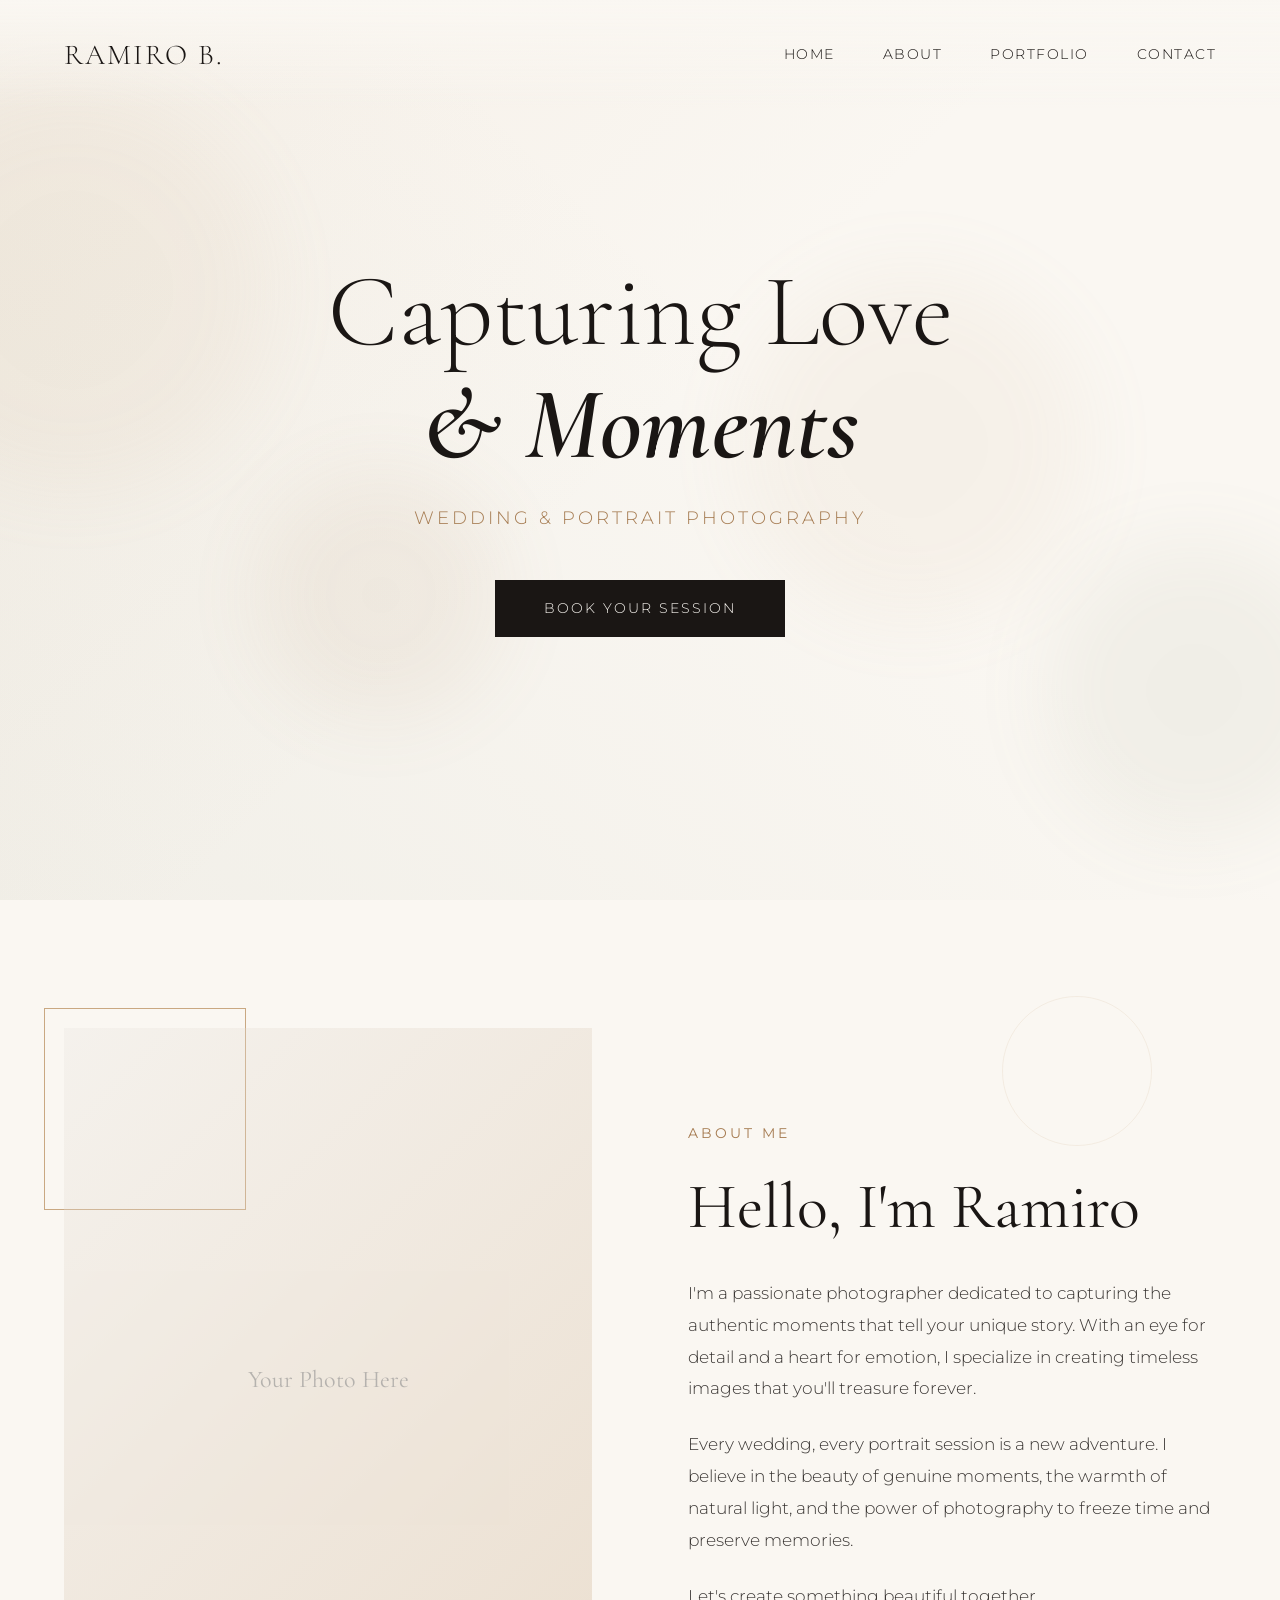
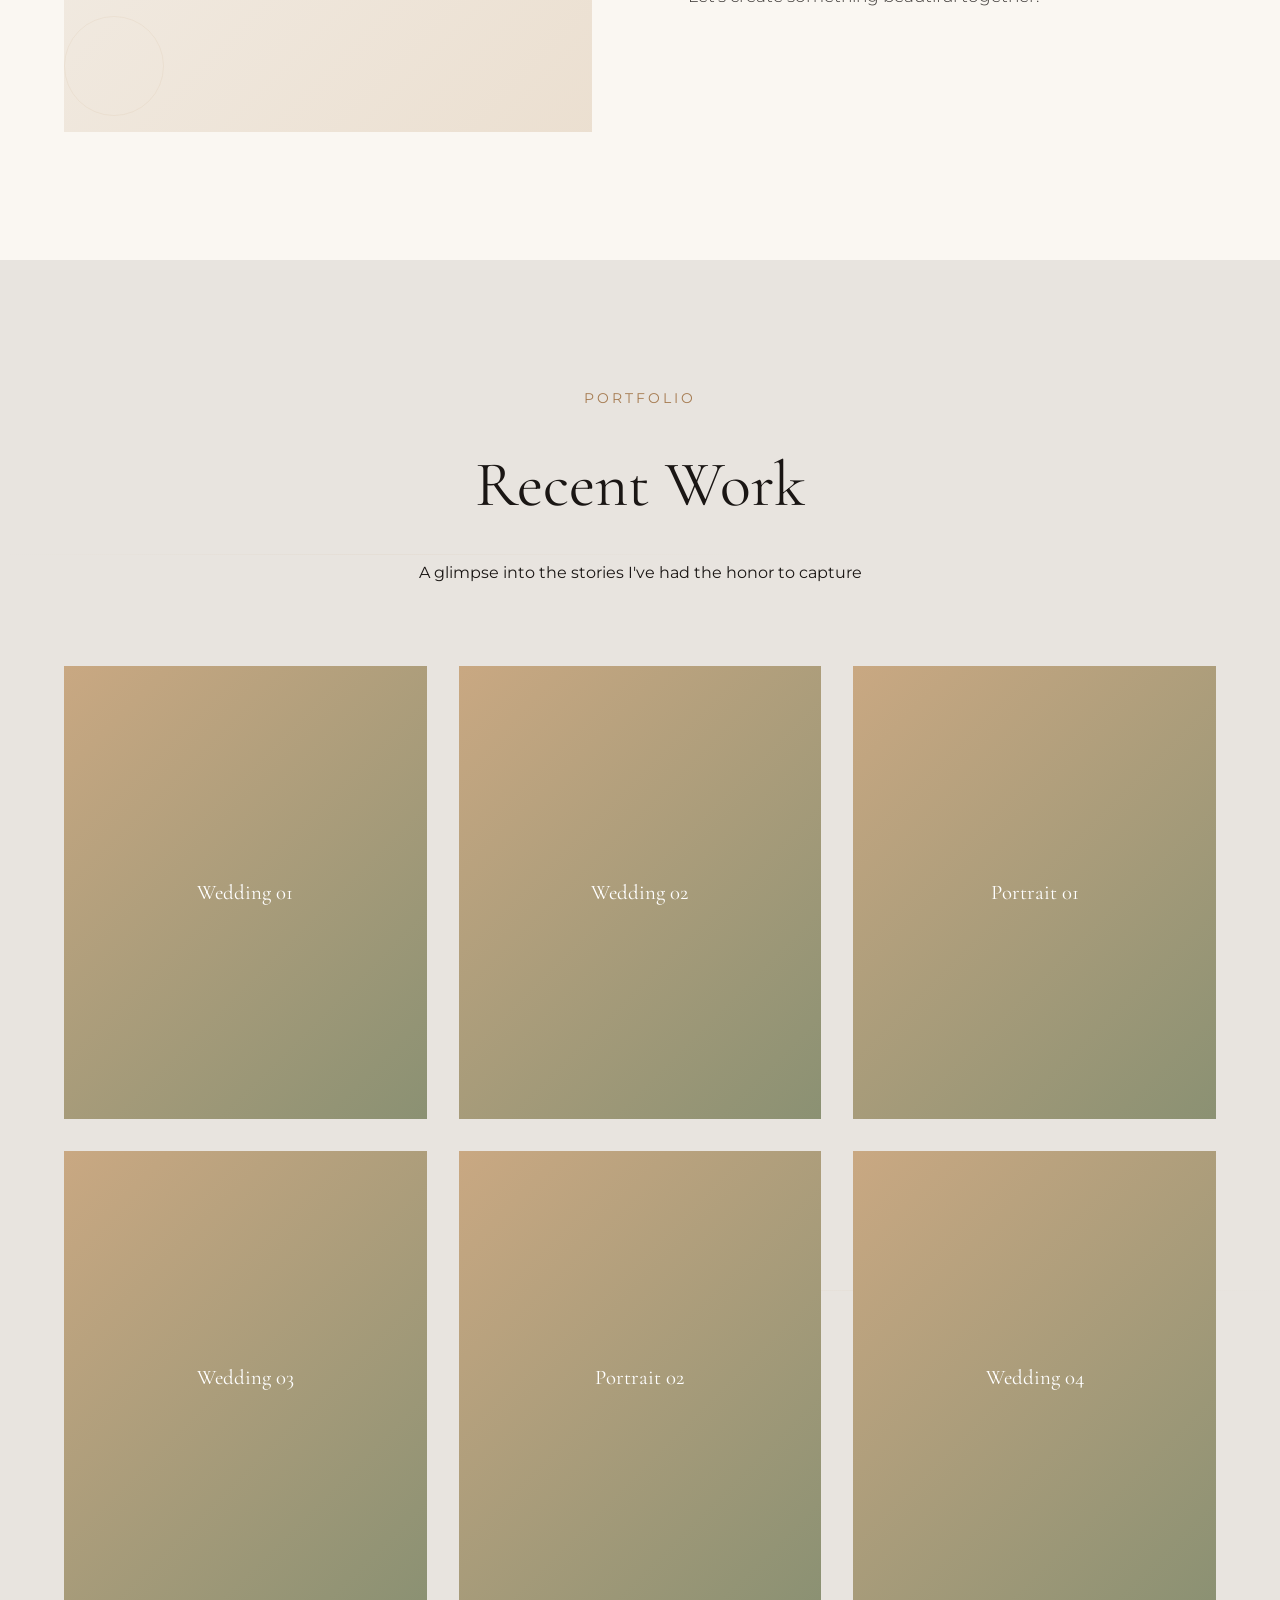
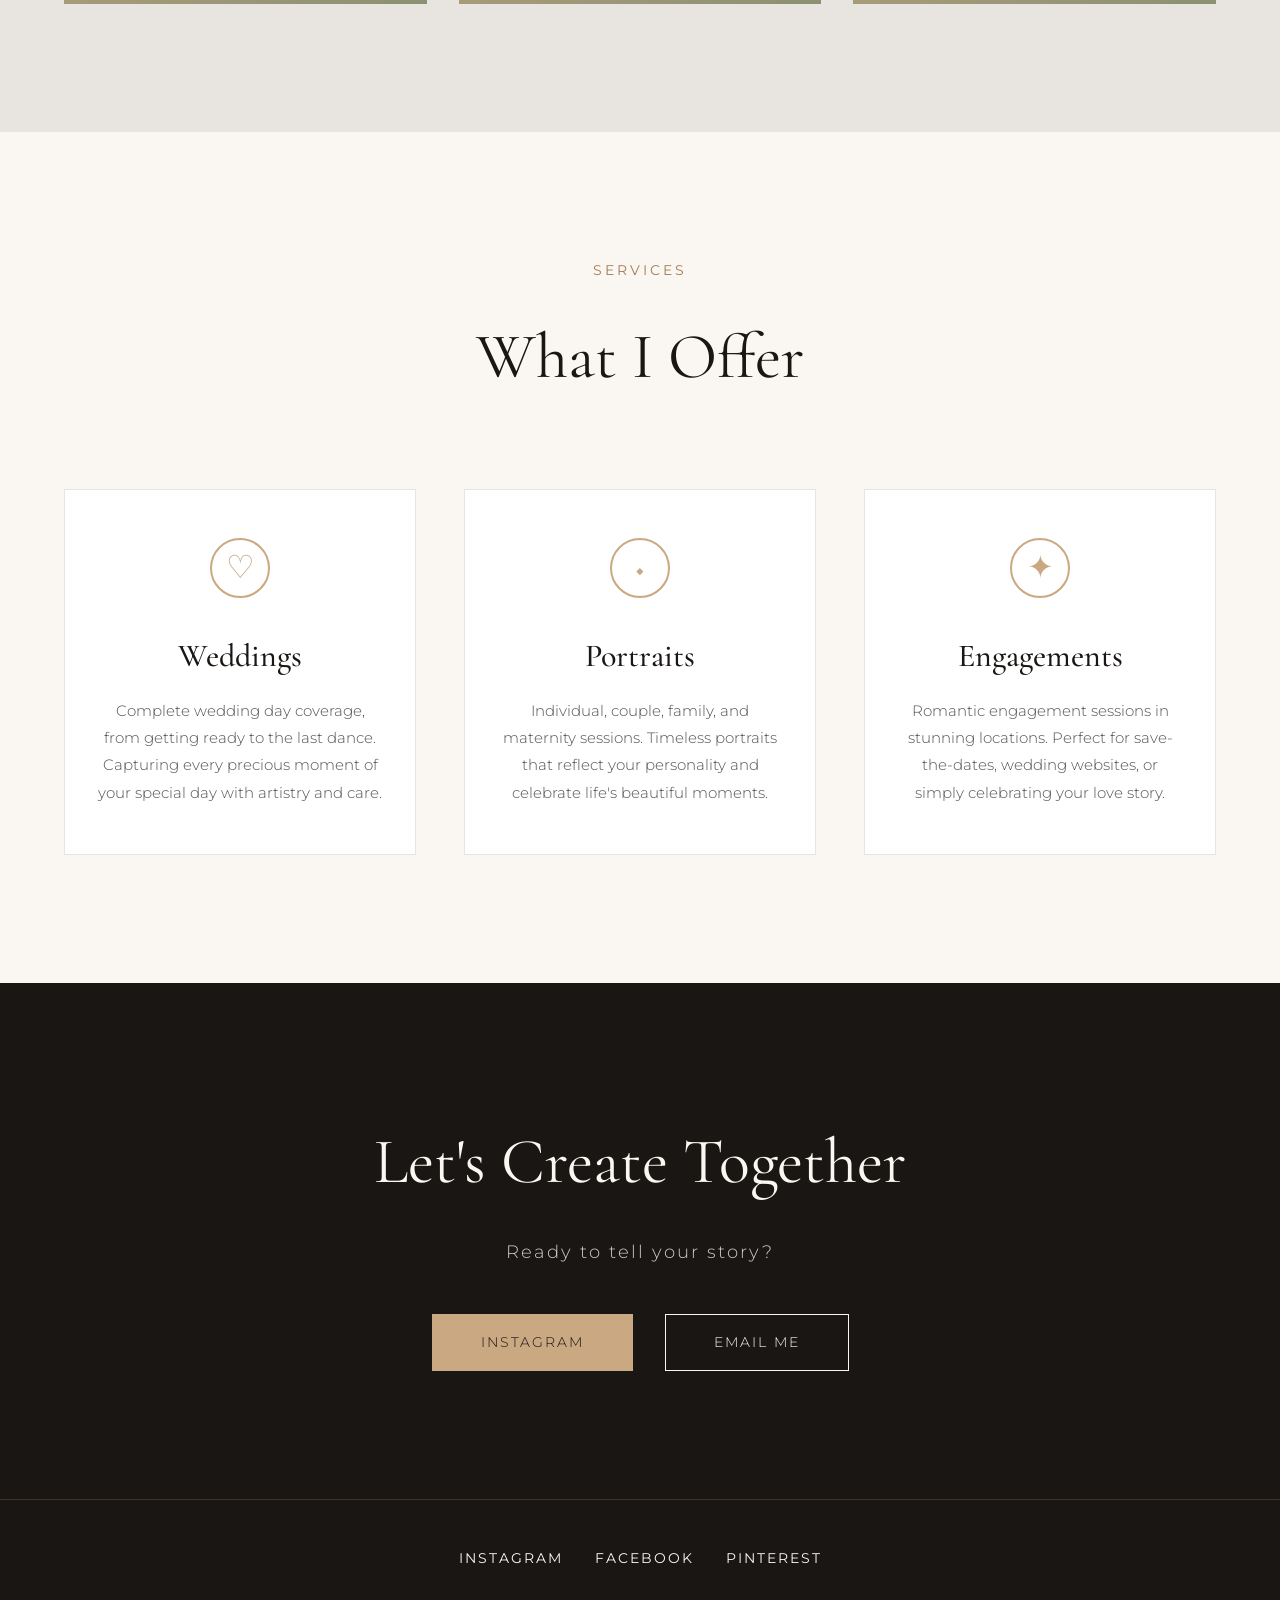
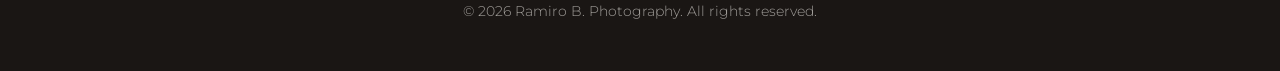
==== index.html @ 81caf56c "1st try" ====
<!DOCTYPE html>
<html lang="en">
<head>
    <meta charset="UTF-8">
    <meta name="viewport" content="width=device-width, initial-scale=1.0">
    <title>Ramiro B. Photography | Wedding & Portrait Photographer</title>
    <link rel="preconnect" href="https://fonts.googleapis.com">
    <link rel="preconnect" href="https://fonts.gstatic.com" crossorigin>
    <link href="https://fonts.googleapis.com/css2?family=Cormorant+Garamond:wght@300;400;500;600;700&family=Montserrat:wght@200;300;400;500&display=swap" rel="stylesheet">
    <link rel="stylesheet" href="style.css">
</head>
<body>
    <!-- Navigation -->
    <nav id="nav">
        <div class="logo">RAMIRO B.</div>
        <div class="menu-toggle" id="menuToggle">
            <span></span>
            <span></span>
            <span></span>
        </div>
        <ul class="nav-links" id="navLinks">
            <a href="#home">Home</a>
            <a href="#about">About</a>
            <a href="#portfolio">Portfolio</a>
            <a href="#contact">Contact</a>
        </ul>
    </nav>

    <!-- Hero Section -->
    <section class="hero" id="home">
        <div class="hero-bg"></div>
        <!-- Animated background elements -->
        <div class="bg-shapes">
            <div class="shape shape-1"></div>
            <div class="shape shape-2"></div>
            <div class="shape shape-3"></div>
            <div class="shape shape-4"></div>
        </div>
        <div class="hero-content">
            <h1>Capturing Love <strong>&amp; Moments</strong></h1>
            <p>Wedding &amp; Portrait Photography</p>
            <a href="#contact" class="cta-button">Book Your Session</a>
        </div>
    </section>

    <!-- About Section -->
    <section class="about" id="about">
        <!-- Floating decorative elements -->
        <div class="floating-elements">
            <div class="float-circle float-1"></div>
            <div class="float-circle float-2"></div>
        </div>
        <div class="about-image">
            <div class="about-image-placeholder">Your Photo Here</div>
        </div>
        <div class="about-content">
            <div class="section-label">About Me</div>
            <h2>Hello, I'm Ramiro</h2>
            <p>I'm a passionate photographer dedicated to capturing the authentic moments that tell your unique story. With an eye for detail and a heart for emotion, I specialize in creating timeless images that you'll treasure forever.</p>
            <p>Every wedding, every portrait session is a new adventure. I believe in the beauty of genuine moments, the warmth of natural light, and the power of photography to freeze time and preserve memories.</p>
            <p>Let's create something beautiful together.</p>
        </div>
    </section>

    <!-- Portfolio Section -->
    <section class="portfolio" id="portfolio">
        <!-- Decorative lines -->
        <div class="decorative-lines">
            <div class="line line-1"></div>
            <div class="line line-2"></div>
        </div>
        <div class="portfolio-header">
            <div class="section-label">Portfolio</div>
            <h2>Recent Work</h2>
            <p>A glimpse into the stories I've had the honor to capture</p>
        </div>
        <div class="portfolio-grid">
            <div class="portfolio-item">
                <div class="portfolio-placeholder">Wedding 01</div>
                <div class="portfolio-overlay">
                    <h3>Sarah & James</h3>
                    <p>Garden Wedding</p>
                </div>
            </div>
            <div class="portfolio-item">
                <div class="portfolio-placeholder">Wedding 02</div>
                <div class="portfolio-overlay">
                    <h3>Maria & David</h3>
                    <p>Beach Ceremony</p>
                </div>
            </div>
            <div class="portfolio-item">
                <div class="portfolio-placeholder">Portrait 01</div>
                <div class="portfolio-overlay">
                    <h3>The Anderson Family</h3>
                    <p>Family Portrait</p>
                </div>
            </div>
            <div class="portfolio-item">
                <div class="portfolio-placeholder">Wedding 03</div>
                <div class="portfolio-overlay">
                    <h3>Emma & Michael</h3>
                    <p>Rustic Venue</p>
                </div>
            </div>
            <div class="portfolio-item">
                <div class="portfolio-placeholder">Portrait 02</div>
                <div class="portfolio-overlay">
                    <h3>Maternity Session</h3>
                    <p>Outdoor Shoot</p>
                </div>
            </div>
            <div class="portfolio-item">
                <div class="portfolio-placeholder">Wedding 04</div>
                <div class="portfolio-overlay">
                    <h3>Lisa & Robert</h3>
                    <p>City Celebration</p>
                </div>
            </div>
        </div>
    </section>

    <!-- Services Section -->
    <section class="services">
        <div class="services-header">
            <div class="section-label">Services</div>
            <h2>What I Offer</h2>
        </div>
        <div class="services-grid">
            <div class="service-card">
                <div class="service-icon">♡</div>
                <h3>Weddings</h3>
                <p>Complete wedding day coverage, from getting ready to the last dance. Capturing every precious moment of your special day with artistry and care.</p>
            </div>
            <div class="service-card">
                <div class="service-icon">◆</div>
                <h3>Portraits</h3>
                <p>Individual, couple, family, and maternity sessions. Timeless portraits that reflect your personality and celebrate life's beautiful moments.</p>
            </div>
            <div class="service-card">
                <div class="service-icon">✦</div>
                <h3>Engagements</h3>
                <p>Romantic engagement sessions in stunning locations. Perfect for save-the-dates, wedding websites, or simply celebrating your love story.</p>
            </div>
        </div>
    </section>

    <!-- Contact Section -->
    <section class="contact" id="contact">
        <h2>Let's Create Together</h2>
        <p>Ready to tell your story?</p>
        <div class="contact-buttons">
            <a href="https://www.instagram.com/ramirob.ph" class="contact-button primary" target="_blank">Instagram</a>
            <a href="mailto:hello@ramirobph.com" class="contact-button">Email Me</a>
        </div>
    </section>

    <!-- Footer -->
    <footer>
        <div class="social-links">
            <a href="https://www.instagram.com/ramirob.ph" target="_blank">Instagram</a>
            <a href="#">Facebook</a>
            <a href="#">Pinterest</a>
        </div>
        <p>&copy; 2026 Ramiro B. Photography. All rights reserved.</p>
    </footer>

    <script src="script.js"></script>
</body>
</html>
---- style.css ----
:root {
    --cream: #FAF7F2;
    --warm-black: #1A1614;
    --soft-gold: #C9A882;
    --muted-olive: #8B9173;
    --clay: #A67C52;
    --whisper: #E8E4DF;
}

* {
    margin: 0;
    padding: 0;
    box-sizing: border-box;
}

body {
    font-family: 'Montserrat', sans-serif;
    background: var(--cream);
    color: var(--warm-black);
    overflow-x: hidden;
    line-height: 1.6;
}

/* Smooth scroll */
html {
    scroll-behavior: smooth;
}

/* Navigation */
nav {
    position: fixed;
    top: 0;
    width: 100%;
    padding: 2rem 5%;
    display: flex;
    justify-content: space-between;
    align-items: center;
    z-index: 1000;
    background: linear-gradient(180deg, var(--cream) 0%, transparent 100%);
    transition: all 0.4s ease;
}

nav.scrolled {
    background: rgba(250, 247, 242, 0.95);
    backdrop-filter: blur(10px);
    padding: 1.2rem 5%;
    box-shadow: 0 2px 20px rgba(0,0,0,0.05);
}

.logo {
    font-family: 'Cormorant Garamond', serif;
    font-size: 1.8rem;
    font-weight: 300;
    letter-spacing: 2px;
    color: var(--warm-black);
    opacity: 0;
    animation: fadeInDown 1s ease forwards 0.2s;
}

.nav-links {
    display: flex;
    gap: 3rem;
    list-style: none;
}

.nav-links a {
    font-size: 0.85rem;
    font-weight: 300;
    letter-spacing: 1.5px;
    text-transform: uppercase;
    color: var(--warm-black);
    text-decoration: none;
    position: relative;
    transition: color 0.3s ease;
    opacity: 0;
    animation: fadeInDown 1s ease forwards;
}

.nav-links a:nth-child(1) { animation-delay: 0.3s; }
.nav-links a:nth-child(2) { animation-delay: 0.4s; }
.nav-links a:nth-child(3) { animation-delay: 0.5s; }
.nav-links a:nth-child(4) { animation-delay: 0.6s; }

.nav-links a::after {
    content: '';
    position: absolute;
    bottom: -5px;
    left: 50%;
    width: 0;
    height: 1px;
    background: var(--soft-gold);
    transition: all 0.3s ease;
    transform: translateX(-50%);
}

.nav-links a:hover::after {
    width: 100%;
}

/* Hero Section */
.hero {
    height: 100vh;
    display: flex;
    align-items: center;
    justify-content: center;
    position: relative;
    overflow: hidden;
}

.hero-bg {
    position: absolute;
    top: 0;
    left: 0;
    width: 100%;
    height: 100%;
    background: 
        linear-gradient(135deg, rgba(201, 168, 130, 0.1) 0%, transparent 50%),
        linear-gradient(45deg, rgba(139, 145, 115, 0.08) 0%, transparent 60%);
    z-index: 0;
}

/* Animated Background Shapes */
.bg-shapes {
    position: absolute;
    top: 0;
    left: 0;
    width: 100%;
    height: 100%;
    overflow: hidden;
    z-index: 0;
    pointer-events: none;
}

.shape {
    position: absolute;
    border-radius: 50%;
    opacity: 0.08;
    filter: blur(40px);
}

.shape-1 {
    width: 400px;
    height: 400px;
    background: var(--soft-gold);
    top: 10%;
    left: -10%;
    animation: float 20s ease-in-out infinite;
}

.shape-2 {
    width: 300px;
    height: 300px;
    background: var(--muted-olive);
    top: 60%;
    right: -5%;
    animation: float 25s ease-in-out infinite reverse;
}

.shape-3 {
    width: 250px;
    height: 250px;
    background: var(--clay);
    bottom: 20%;
    left: 20%;
    animation: float 30s ease-in-out infinite;
    animation-delay: 2s;
}

.shape-4 {
    width: 350px;
    height: 350px;
    background: var(--soft-gold);
    top: 30%;
    right: 15%;
    animation: float 22s ease-in-out infinite;
    animation-delay: 4s;
}

@keyframes float {
    0%, 100% {
        transform: translate(0, 0) scale(1);
    }
    25% {
        transform: translate(30px, -30px) scale(1.1);
    }
    50% {
        transform: translate(-20px, 20px) scale(0.9);
    }
    75% {
        transform: translate(20px, 30px) scale(1.05);
    }
}

.hero-content {
    text-align: center;
    z-index: 1;
    max-width: 900px;
    padding: 0 2rem;
}

.hero h1 {
    font-family: 'Cormorant Garamond', serif;
    font-size: clamp(3.5rem, 8vw, 7rem);
    font-weight: 300;
    line-height: 1.1;
    margin-bottom: 1.5rem;
    color: var(--warm-black);
    opacity: 0;
    animation: fadeInUp 1.2s ease forwards 0.5s;
}

.hero h1 strong {
    font-weight: 600;
    display: block;
    font-style: italic;
}

.hero p {
    font-size: 1.1rem;
    font-weight: 300;
    letter-spacing: 3px;
    text-transform: uppercase;
    color: var(--clay);
    margin-bottom: 3rem;
    opacity: 0;
    animation: fadeInUp 1.2s ease forwards 0.8s;
}

.cta-button {
    display: inline-block;
    padding: 1rem 3rem;
    background: var(--warm-black);
    color: var(--cream);
    text-decoration: none;
    font-size: 0.9rem;
    letter-spacing: 2px;
    text-transform: uppercase;
    font-weight: 300;
    border: 1px solid var(--warm-black);
    transition: all 0.4s ease;
    opacity: 0;
    animation: fadeInUp 1.2s ease forwards 1.1s;
    position: relative;
    overflow: hidden;
}

.cta-button::before {
    content: '';
    position: absolute;
    top: 0;
    left: -100%;
    width: 100%;
    height: 100%;
    background: var(--soft-gold);
    transition: left 0.4s ease;
    z-index: -1;
}

.cta-button:hover::before {
    left: 0;
}

.cta-button:hover {
    color: var(--warm-black);
    border-color: var(--soft-gold);
}

/* About Section */
.about {
    padding: 8rem 5%;
    display: grid;
    grid-template-columns: 1fr 1fr;
    gap: 6rem;
    align-items: center;
    max-width: 1400px;
    margin: 0 auto;
    position: relative;
}

/* Floating Decorative Elements */
.floating-elements {
    position: absolute;
    width: 100%;
    height: 100%;
    top: 0;
    left: 0;
    pointer-events: none;
    z-index: 0;
}

.float-circle {
    position: absolute;
    border-radius: 50%;
    border: 1px solid var(--soft-gold);
    opacity: 0.15;
}

.float-1 {
    width: 150px;
    height: 150px;
    top: 10%;
    right: 10%;
    animation: floatSlow 15s ease-in-out infinite;
}

.float-2 {
    width: 100px;
    height: 100px;
    bottom: 15%;
    left: 5%;
    animation: floatSlow 18s ease-in-out infinite reverse;
    animation-delay: 3s;
}

@keyframes floatSlow {
    0%, 100% {
        transform: translate(0, 0) rotate(0deg);
    }
    50% {
        transform: translate(20px, -20px) rotate(180deg);
    }
}

.about-image {
    position: relative;
    opacity: 0;
    transform: translateX(-50px);
    transition: all 1s ease;
    z-index: 1;
}

.about-image.visible {
    opacity: 1;
    transform: translateX(0);
}

.about-image::before {
    content: '';
    position: absolute;
    top: -20px;
    left: -20px;
    width: 200px;
    height: 200px;
    border: 1px solid var(--soft-gold);
    z-index: -1;
}

.about-image-placeholder {
    width: 100%;
    aspect-ratio: 3/4;
    background: linear-gradient(135deg, var(--whisper) 0%, var(--soft-gold) 100%);
    display: flex;
    align-items: center;
    justify-content: center;
    font-family: 'Cormorant Garamond', serif;
    font-size: 1.5rem;
    color: var(--warm-black);
    opacity: 0.3;
}

.about-content {
    opacity: 0;
    transform: translateX(50px);
    transition: all 1s ease;
    position: relative;
    z-index: 1;
}

.about-content.visible {
    opacity: 1;
    transform: translateX(0);
}

.section-label {
    font-size: 0.85rem;
    letter-spacing: 3px;
    text-transform: uppercase;
    color: var(--clay);
    margin-bottom: 1.5rem;
    font-weight: 400;
}

.about h2 {
    font-family: 'Cormorant Garamond', serif;
    font-size: clamp(2.5rem, 5vw, 4rem);
    font-weight: 400;
    line-height: 1.2;
    margin-bottom: 2rem;
    color: var(--warm-black);
}

.about p {
    font-size: 1.05rem;
    line-height: 1.9;
    color: var(--warm-black);
    opacity: 0.85;
    margin-bottom: 1.5rem;
    font-weight: 300;
}

/* Portfolio Grid */
.portfolio {
    padding: 8rem 5%;
    background: var(--whisper);
    position: relative;
    overflow: hidden;
}

/* Decorative Lines */
.decorative-lines {
    position: absolute;
    width: 100%;
    height: 100%;
    top: 0;
    left: 0;
    pointer-events: none;
    z-index: 0;
}

.line {
    position: absolute;
    background: linear-gradient(90deg, transparent, var(--soft-gold), transparent);
    opacity: 0.1;
    height: 1px;
}

.line-1 {
    width: 60%;
    top: 20%;
    left: 0;
    animation: slideRight 15s ease-in-out infinite;
}

.line-2 {
    width: 50%;
    bottom: 30%;
    right: 0;
    animation: slideLeft 18s ease-in-out infinite;
    animation-delay: 3s;
}

@keyframes slideRight {
    0%, 100% {
        transform: translateX(-100%);
    }
    50% {
        transform: translateX(200%);
    }
}

@keyframes slideLeft {
    0%, 100% {
        transform: translateX(100%);
    }
    50% {
        transform: translateX(-200%);
    }
}

.portfolio-header {
    text-align: center;
    max-width: 700px;
    margin: 0 auto 5rem;
    position: relative;
    z-index: 1;
}

.portfolio h2 {
    font-family: 'Cormorant Garamond', serif;
    font-size: clamp(2.5rem, 5vw, 4.5rem);
    font-weight: 400;
    margin-bottom: 1.5rem;
}

.portfolio-grid {
    display: grid;
    grid-template-columns: repeat(auto-fit, minmax(350px, 1fr));
    gap: 2rem;
    max-width: 1400px;
    margin: 0 auto;
    position: relative;
    z-index: 1;
}

.portfolio-item {
    position: relative;
    aspect-ratio: 4/5;
    overflow: hidden;
    cursor: pointer;
    opacity: 0;
    transform: translateY(50px);
    transition: all 0.6s ease;
}

.portfolio-item.visible {
    opacity: 1;
    transform: translateY(0);
}

.portfolio-item:nth-child(1) { transition-delay: 0.1s; }
.portfolio-item:nth-child(2) { transition-delay: 0.2s; }
.portfolio-item:nth-child(3) { transition-delay: 0.3s; }
.portfolio-item:nth-child(4) { transition-delay: 0.4s; }
.portfolio-item:nth-child(5) { transition-delay: 0.5s; }
.portfolio-item:nth-child(6) { transition-delay: 0.6s; }

.portfolio-placeholder {
    width: 100%;
    height: 100%;
    background: linear-gradient(135deg, #C9A882 0%, #8B9173 100%);
    display: flex;
    align-items: center;
    justify-content: center;
    font-family: 'Cormorant Garamond', serif;
    font-size: 1.3rem;
    color: white;
    transition: transform 0.6s ease;
}

.portfolio-item:hover .portfolio-placeholder {
    transform: scale(1.05);
}

.portfolio-overlay {
    position: absolute;
    bottom: 0;
    left: 0;
    right: 0;
    padding: 2rem;
    background: linear-gradient(0deg, rgba(26, 22, 20, 0.9) 0%, transparent 100%);
    color: white;
    transform: translateY(100%);
    transition: transform 0.4s ease;
}

.portfolio-item:hover .portfolio-overlay {
    transform: translateY(0);
}

.portfolio-overlay h3 {
    font-family: 'Cormorant Garamond', serif;
    font-size: 1.8rem;
    font-weight: 400;
    margin-bottom: 0.5rem;
}

.portfolio-overlay p {
    font-size: 0.85rem;
    letter-spacing: 2px;
    text-transform: uppercase;
    opacity: 0.8;
}

/* Services */
.services {
    padding: 8rem 5%;
    max-width: 1400px;
    margin: 0 auto;
}

.services-header {
    text-align: center;
    margin-bottom: 5rem;
}

.services h2 {
    font-family: 'Cormorant Garamond', serif;
    font-size: clamp(2.5rem, 5vw, 4.5rem);
    font-weight: 400;
    margin-bottom: 1.5rem;
}

.services-grid {
    display: grid;
    grid-template-columns: repeat(auto-fit, minmax(300px, 1fr));
    gap: 3rem;
}

.service-card {
    padding: 3rem 2rem;
    background: white;
    border: 1px solid var(--whisper);
    text-align: center;
    transition: all 0.4s ease;
    opacity: 0;
    transform: translateY(30px);
}

.service-card.visible {
    opacity: 1;
    transform: translateY(0);
}

.service-card:nth-child(1) { transition-delay: 0.1s; }
.service-card:nth-child(2) { transition-delay: 0.2s; }
.service-card:nth-child(3) { transition-delay: 0.3s; }

.service-card:hover {
    transform: translateY(-10px);
    box-shadow: 0 20px 40px rgba(0,0,0,0.08);
}

.service-icon {
    width: 60px;
    height: 60px;
    margin: 0 auto 2rem;
    border: 2px solid var(--soft-gold);
    border-radius: 50%;
    display: flex;
    align-items: center;
    justify-content: center;
    font-family: 'Cormorant Garamond', serif;
    font-size: 2rem;
    color: var(--soft-gold);
}

.service-card h3 {
    font-family: 'Cormorant Garamond', serif;
    font-size: 2rem;
    font-weight: 500;
    margin-bottom: 1rem;
}

.service-card p {
    font-size: 0.95rem;
    line-height: 1.8;
    color: var(--warm-black);
    opacity: 0.75;
    font-weight: 300;
}

/* Contact */
.contact {
    padding: 8rem 5%;
    background: var(--warm-black);
    color: var(--cream);
    text-align: center;
}

.contact h2 {
    font-family: 'Cormorant Garamond', serif;
    font-size: clamp(2.5rem, 5vw, 4.5rem);
    font-weight: 400;
    margin-bottom: 1.5rem;
}

.contact p {
    font-size: 1.1rem;
    font-weight: 300;
    letter-spacing: 2px;
    margin-bottom: 3rem;
    opacity: 0.8;
}

.contact-buttons {
    display: flex;
    gap: 2rem;
    justify-content: center;
    flex-wrap: wrap;
}

.contact-button {
    padding: 1rem 3rem;
    background: transparent;
    color: var(--cream);
    text-decoration: none;
    font-size: 0.9rem;
    letter-spacing: 2px;
    text-transform: uppercase;
    font-weight: 300;
    border: 1px solid var(--cream);
    transition: all 0.4s ease;
}

.contact-button:hover {
    background: var(--soft-gold);
    color: var(--warm-black);
    border-color: var(--soft-gold);
}

.contact-button.primary {
    background: var(--soft-gold);
    color: var(--warm-black);
    border-color: var(--soft-gold);
}

.contact-button.primary:hover {
    background: transparent;
    color: var(--soft-gold);
    border-color: var(--soft-gold);
}

/* Footer */
footer {
    padding: 3rem 5%;
    background: var(--warm-black);
    color: var(--cream);
    text-align: center;
    border-top: 1px solid rgba(201, 168, 130, 0.2);
}

.social-links {
    display: flex;
    gap: 2rem;
    justify-content: center;
    margin-bottom: 2rem;
}

.social-links a {
    color: var(--cream);
    text-decoration: none;
    font-size: 0.85rem;
    letter-spacing: 2px;
    text-transform: uppercase;
    transition: color 0.3s ease;
}

.social-links a:hover {
    color: var(--soft-gold);
}

footer p {
    font-size: 0.85rem;
    opacity: 0.6;
    font-weight: 300;
}

/* Animations */
@keyframes fadeInDown {
    from {
        opacity: 0;
        transform: translateY(-30px);
    }
    to {
        opacity: 1;
        transform: translateY(0);
    }
}

@keyframes fadeInUp {
    from {
        opacity: 0;
        transform: translateY(30px);
    }
    to {
        opacity: 1;
        transform: translateY(0);
    }
}

/* Mobile Menu */
.menu-toggle {
    display: none;
    flex-direction: column;
    gap: 5px;
    cursor: pointer;
    z-index: 1001;
}

.menu-toggle span {
    width: 25px;
    height: 2px;
    background: var(--warm-black);
    transition: all 0.3s ease;
}

/* Responsive */
@media (max-width: 968px) {
    .nav-links {
        position: fixed;
        top: 0;
        right: -100%;
        height: 100vh;
        width: 70%;
        max-width: 400px;
        background: var(--cream);
        flex-direction: column;
        padding: 6rem 2rem;
        gap: 2rem;
        box-shadow: -5px 0 20px rgba(0,0,0,0.1);
        transition: right 0.4s ease;
    }

    .nav-links.active {
        right: 0;
    }

    .menu-toggle {
        display: flex;
    }

    .menu-toggle.active span:nth-child(1) {
        transform: rotate(45deg) translate(7px, 7px);
    }

    .menu-toggle.active span:nth-child(2) {
        opacity: 0;
    }

    .menu-toggle.active span:nth-child(3) {
        transform: rotate(-45deg) translate(7px, -7px);
    }

    .about {
        grid-template-columns: 1fr;
        gap: 3rem;
        padding: 5rem 5%;
    }

    .portfolio-grid {
        grid-template-columns: 1fr;
    }

    .services-grid {
        grid-template-columns: 1fr;
    }

    .contact-buttons {
        flex-direction: column;
        align-items: center;
    }

    .contact-button {
        width: 100%;
        max-width: 300px;
    }
}
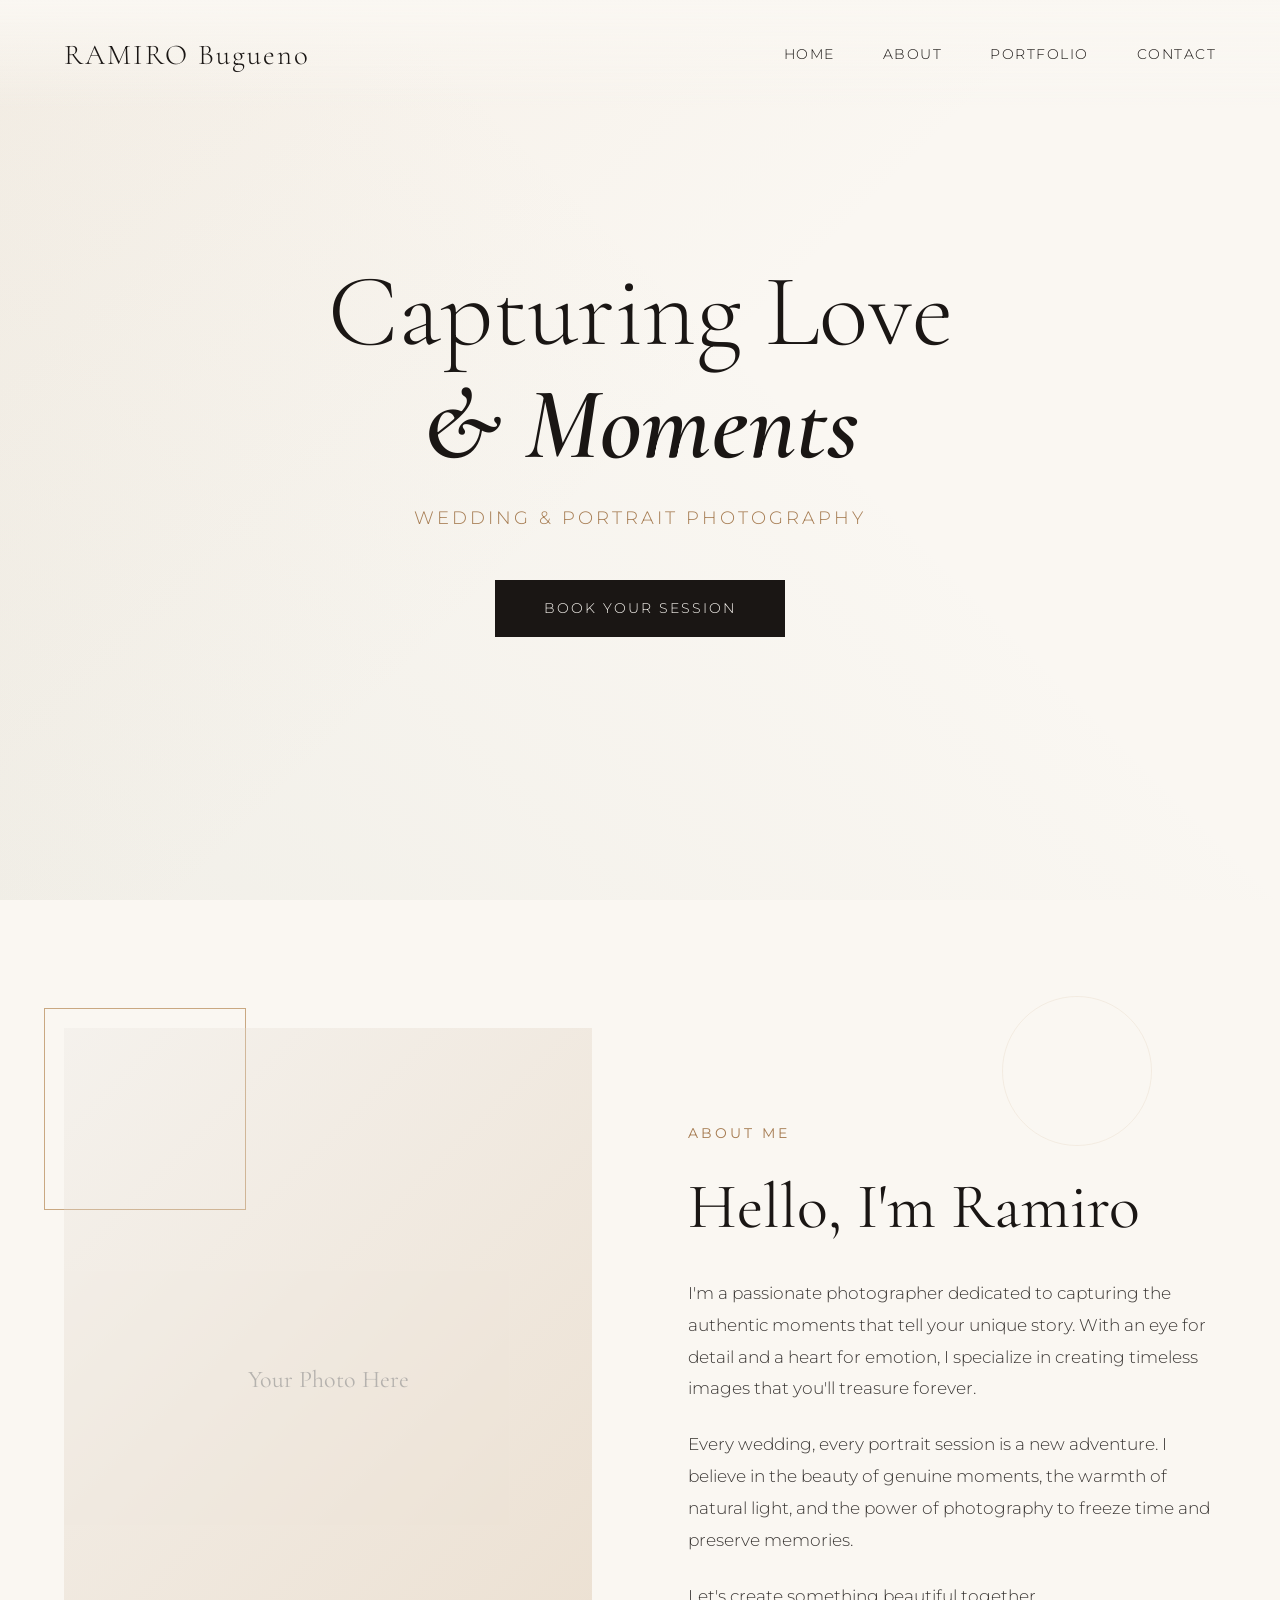
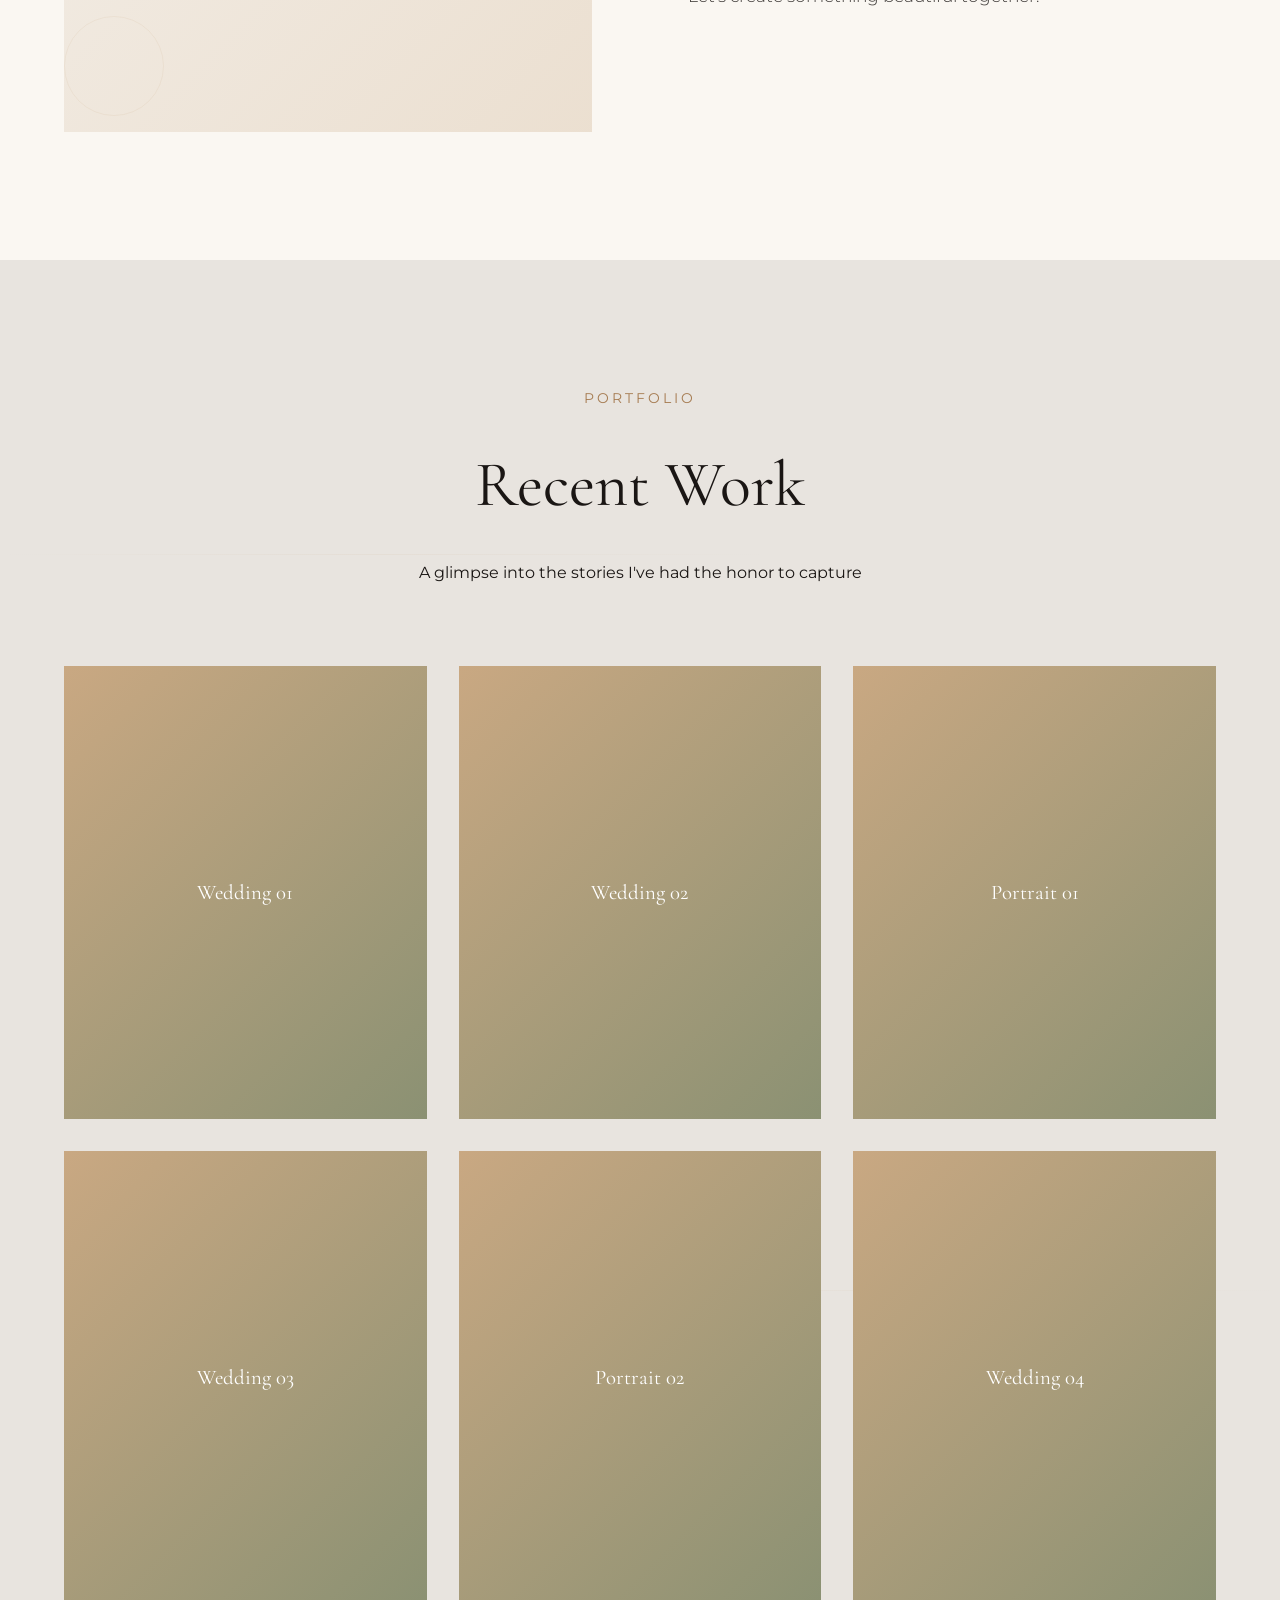
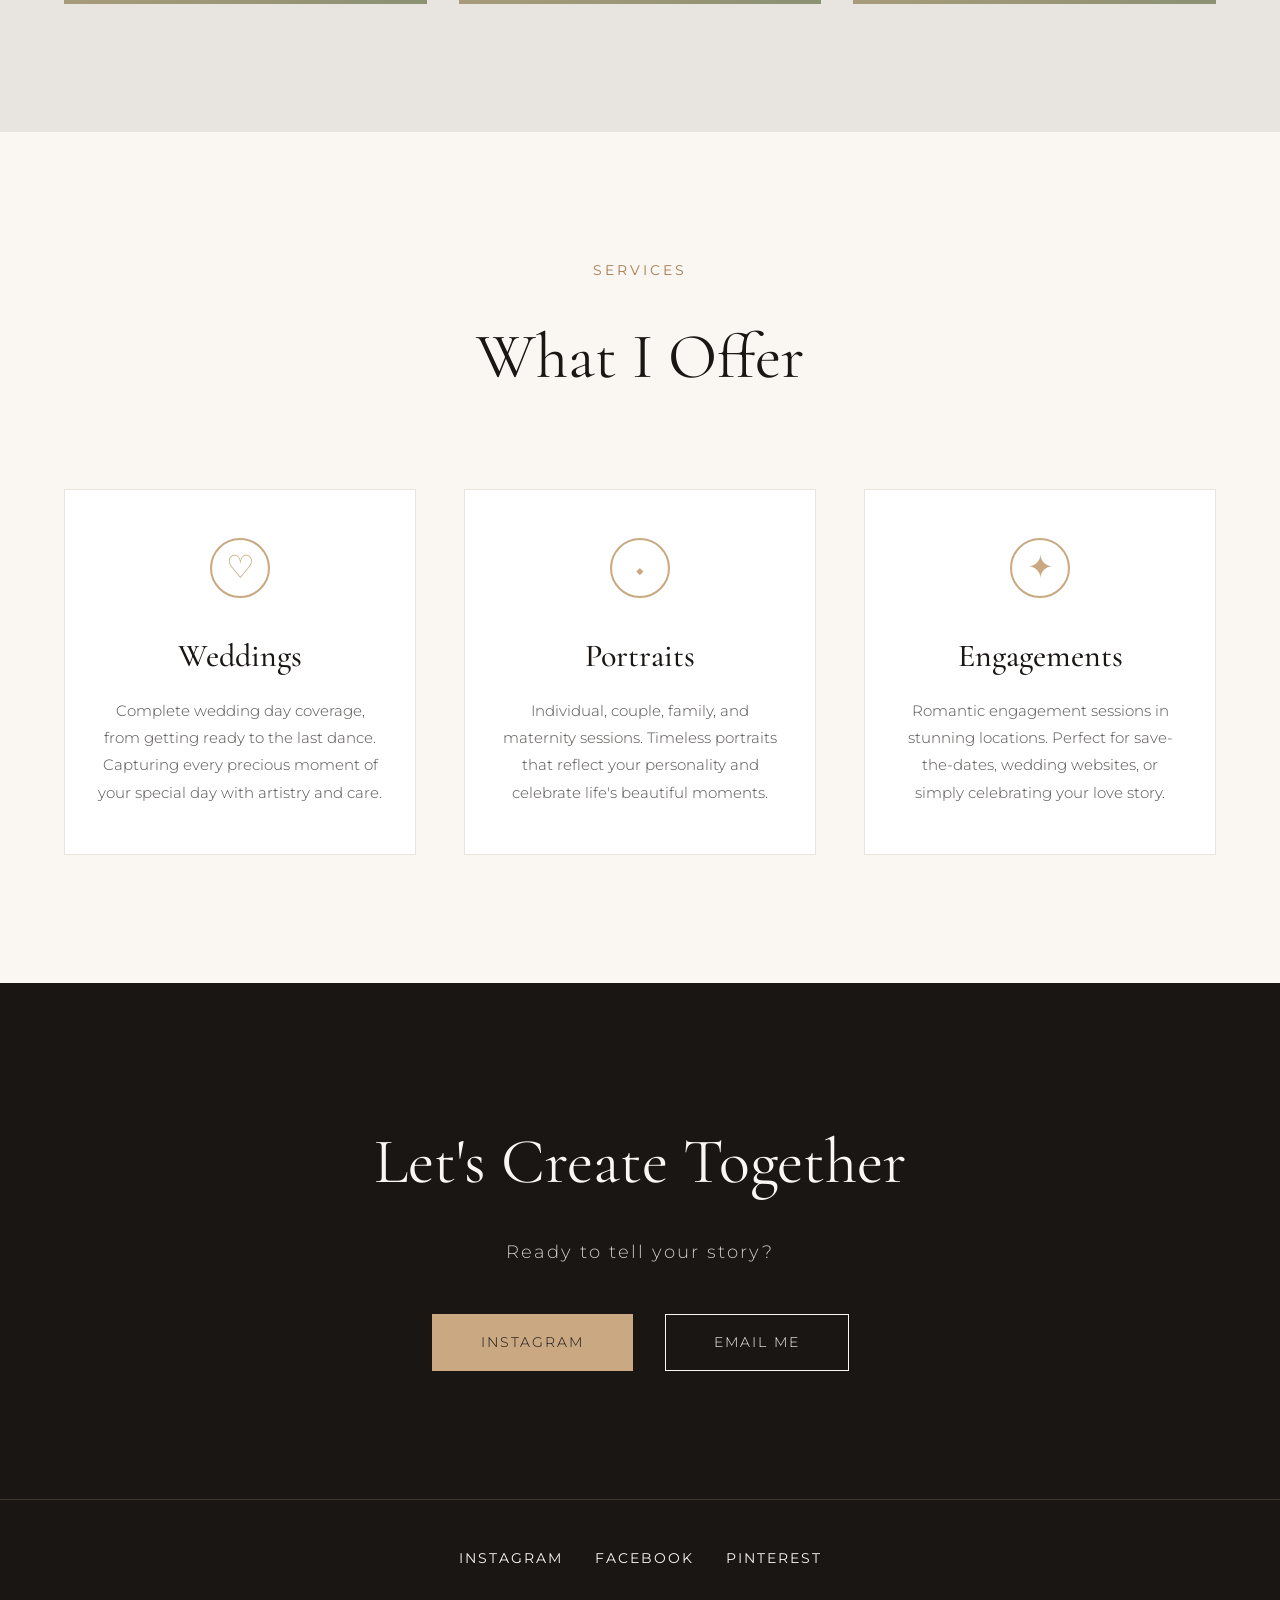
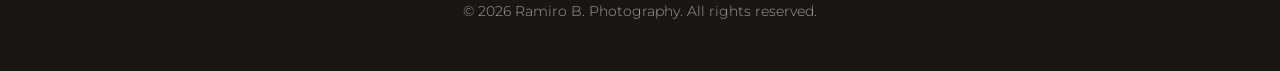
==== commit d9a3f5f3: "almost a change" ====
--- a/index.html
+++ b/index.html
@@ -12,7 +12,7 @@
 <body>
     <!-- Navigation -->
     <nav id="nav">
-        <div class="logo">RAMIRO B.</div>
+        <div class="logo">RAMIRO Bugueno</div>
         <div class="menu-toggle" id="menuToggle">
             <span></span>
             <span></span>
@@ -29,13 +29,6 @@
     <!-- Hero Section -->
     <section class="hero" id="home">
         <div class="hero-bg"></div>
-        <!-- Animated background elements -->
-        <div class="bg-shapes">
-            <div class="shape shape-1"></div>
-            <div class="shape shape-2"></div>
-            <div class="shape shape-3"></div>
-            <div class="shape shape-4"></div>
-        </div>
         <div class="hero-content">
             <h1>Capturing Love <strong>&amp; Moments</strong></h1>
             <p>Wedding &amp; Portrait Photography</p>
--- a/style.css
+++ b/style.css
@@ -119,77 +119,7 @@
     z-index: 0;
 }
 
-/* Animated Background Shapes */
-.bg-shapes {
-    position: absolute;
-    top: 0;
-    left: 0;
-    width: 100%;
-    height: 100%;
-    overflow: hidden;
-    z-index: 0;
-    pointer-events: none;
-}
-
-.shape {
-    position: absolute;
-    border-radius: 50%;
-    opacity: 0.08;
-    filter: blur(40px);
-}
-
-.shape-1 {
-    width: 400px;
-    height: 400px;
-    background: var(--soft-gold);
-    top: 10%;
-    left: -10%;
-    animation: float 20s ease-in-out infinite;
-}
-
-.shape-2 {
-    width: 300px;
-    height: 300px;
-    background: var(--muted-olive);
-    top: 60%;
-    right: -5%;
-    animation: float 25s ease-in-out infinite reverse;
-}
-
-.shape-3 {
-    width: 250px;
-    height: 250px;
-    background: var(--clay);
-    bottom: 20%;
-    left: 20%;
-    animation: float 30s ease-in-out infinite;
-    animation-delay: 2s;
-}
-
-.shape-4 {
-    width: 350px;
-    height: 350px;
-    background: var(--soft-gold);
-    top: 30%;
-    right: 15%;
-    animation: float 22s ease-in-out infinite;
-    animation-delay: 4s;
-}
-
-@keyframes float {
-    0%, 100% {
-        transform: translate(0, 0) scale(1);
-    }
-    25% {
-        transform: translate(30px, -30px) scale(1.1);
-    }
-    50% {
-        transform: translate(-20px, 20px) scale(0.9);
-    }
-    75% {
-        transform: translate(20px, 30px) scale(1.05);
-    }
-}
+/* Animated Background Shapes - Removed */
 
 .hero-content {
     text-align: center;
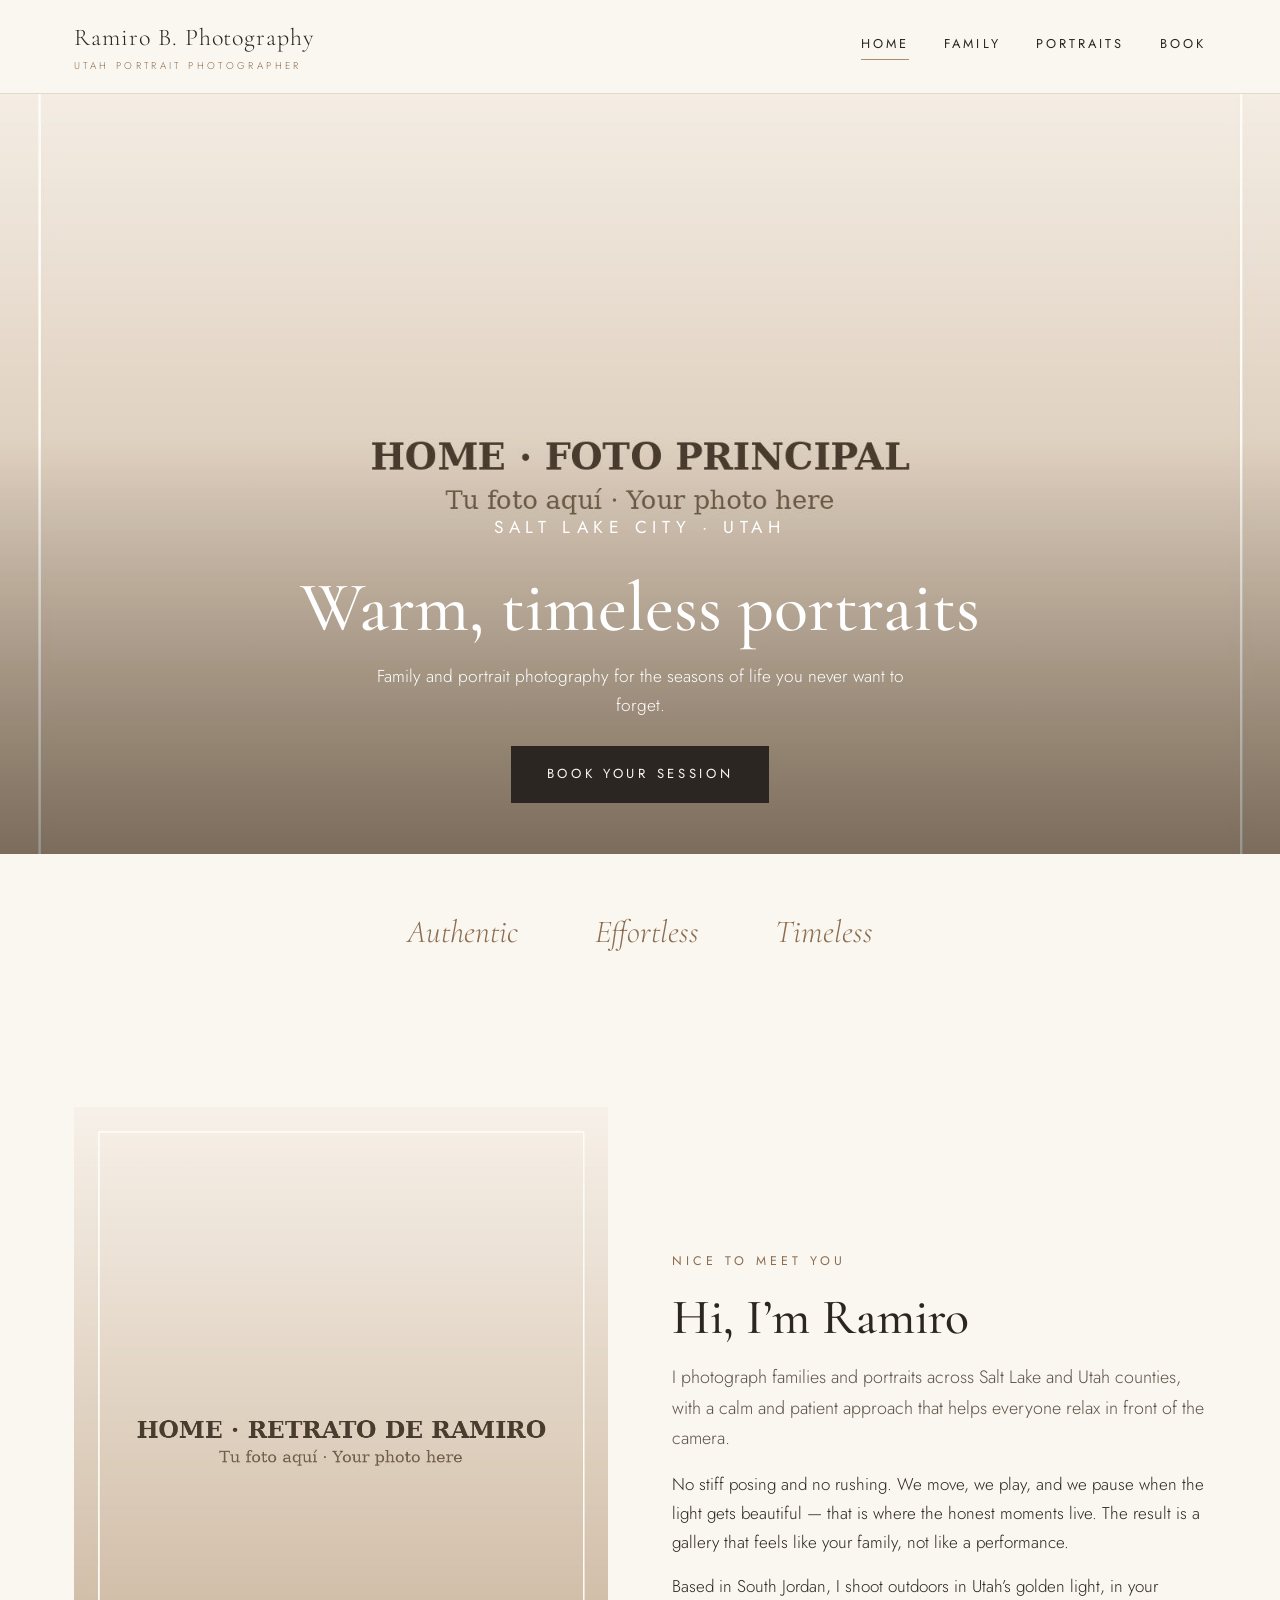
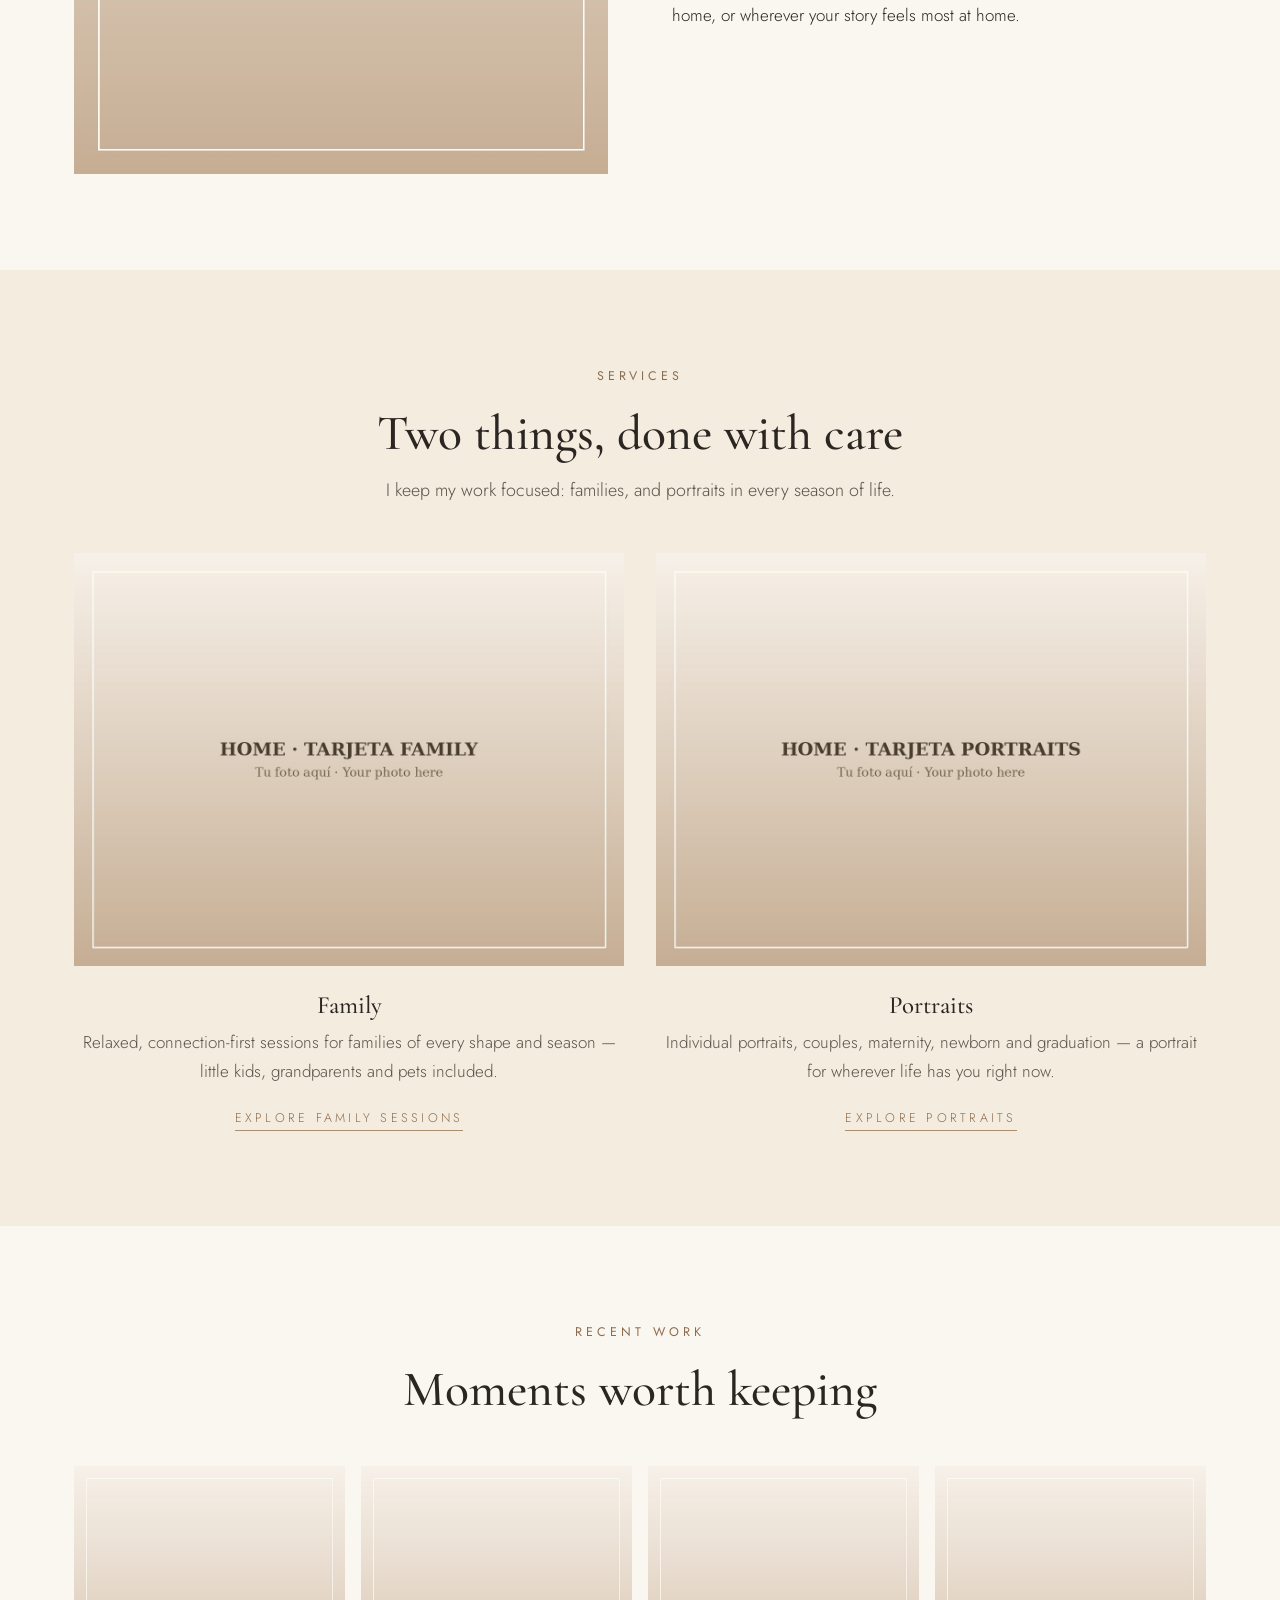
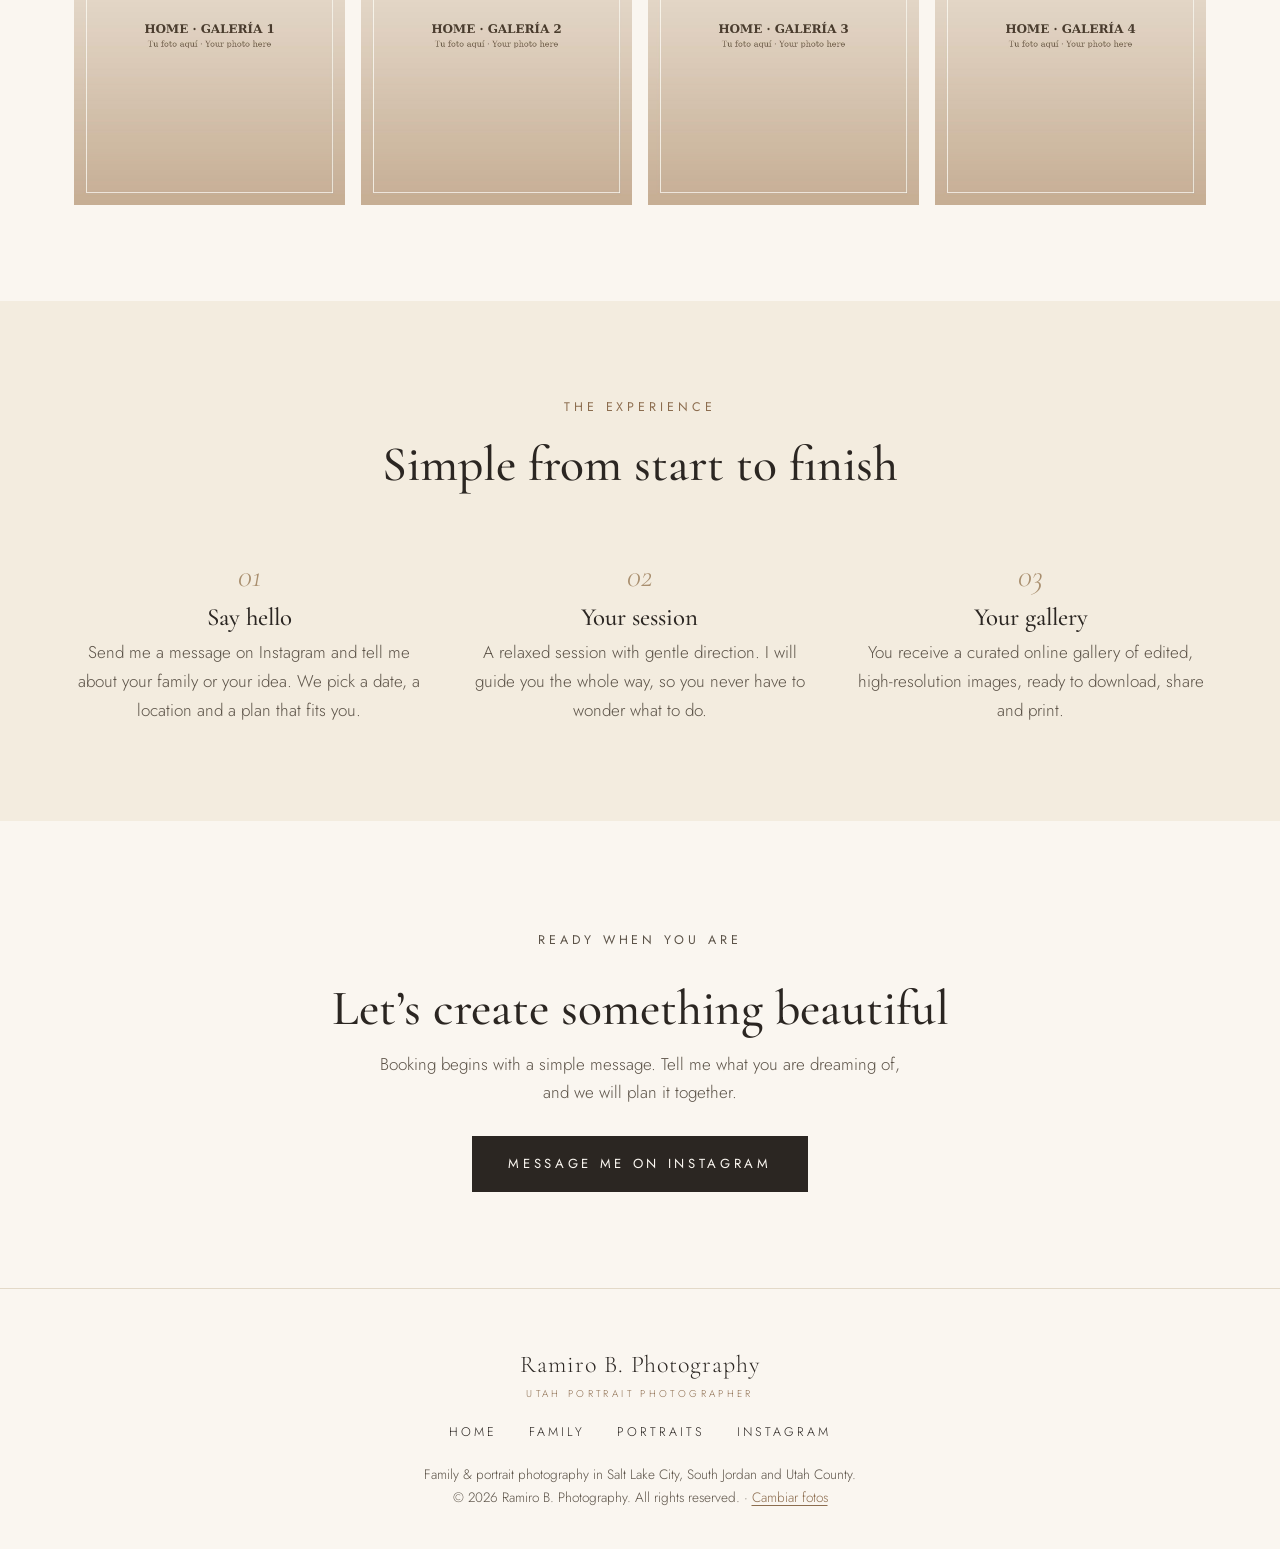
==== commit 7ffb39a0: "Rediseño completo: Home, Family y Portraits estilo editorial + fotos por slots editables sin código" ====
--- a/index.html
+++ b/index.html
@@ -1,163 +1,186 @@
 <!DOCTYPE html>
 <html lang="en">
 <head>
-    <meta charset="UTF-8">
-    <meta name="viewport" content="width=device-width, initial-scale=1.0">
-    <title>Ramiro B. Photography | Wedding & Portrait Photographer</title>
-    <link rel="preconnect" href="https://fonts.googleapis.com">
-    <link rel="preconnect" href="https://fonts.gstatic.com" crossorigin>
-    <link href="https://fonts.googleapis.com/css2?family=Cormorant+Garamond:wght@300;400;500;600;700&family=Montserrat:wght@200;300;400;500&display=swap" rel="stylesheet">
-    <link rel="stylesheet" href="style.css">
+  <meta charset="UTF-8">
+  <meta name="viewport" content="width=device-width, initial-scale=1.0">
+  <title>Ramiro B. Photography | Family &amp; Portrait Photographer in Utah</title>
+  <meta name="description" content="Warm, timeless family and portrait photography in Salt Lake City and Utah County. Family sessions, maternity, newborn, couples and graduation portraits by Ramiro B. Photography.">
+  <link rel="preconnect" href="https://fonts.googleapis.com">
+  <link rel="preconnect" href="https://fonts.gstatic.com" crossorigin>
+  <link href="https://fonts.googleapis.com/css2?family=Cormorant+Garamond:ital,wght@0,500;0,600;1,500&family=Jost:wght@300;400;500&display=swap" rel="stylesheet">
+  <link rel="stylesheet" href="assets/css/base.css">
+  <link rel="stylesheet" href="assets/css/layout.css">
+  <link rel="stylesheet" href="assets/css/editor.css">
 </head>
 <body>
-    <!-- Navigation -->
-    <nav id="nav">
-        <div class="logo">RAMIRO Bugueno</div>
-        <div class="menu-toggle" id="menuToggle">
-            <span></span>
-            <span></span>
-            <span></span>
+
+  <header class="site-header">
+    <div class="header-in">
+      <a class="logo" href="index.html">Ramiro B. Photography<small>Utah Portrait Photographer</small></a>
+      <button class="nav-toggle" aria-label="Open menu">&#9776;</button>
+      <nav class="main-nav">
+        <a href="index.html" class="active">Home</a>
+        <a href="family.html">Family</a>
+        <a href="portraits.html">Portraits</a>
+        <a href="#contact">Book</a>
+      </nav>
+    </div>
+  </header>
+
+  <!-- HERO · slot: home-hero -->
+  <section class="hero">
+    <div class="hero-media photo" data-photo-slot="home-hero">
+      <img src="assets/images/slots/home-hero.jpg" alt="Familia caminando en luz dorada en Utah">
+    </div>
+    <div class="hero-text">
+      <p class="eyebrow">Salt Lake City · Utah</p>
+      <h1>Warm, timeless portraits</h1>
+      <p>Family and portrait photography for the seasons of life you never want to forget.</p>
+      <a class="btn" href="#contact">Book your session</a>
+    </div>
+  </section>
+
+  <div class="words">
+    <span>Authentic</span><span>Effortless</span><span>Timeless</span>
+  </div>
+
+  <!-- ABOUT -->
+  <section class="section">
+    <div class="wrap two-col">
+      <figure class="photo reveal" data-photo-slot="home-about">
+        <img src="assets/images/slots/home-about.jpg" alt="Retrato de Ramiro, fotógrafo en Utah">
+      </figure>
+      <div class="reveal">
+        <p class="eyebrow">Nice to meet you</p>
+        <h2>Hi, I&rsquo;m Ramiro</h2>
+        <p class="lead" style="margin-top:1rem;">I photograph families and portraits across Salt Lake and Utah counties, with a calm and patient approach that helps everyone relax in front of the camera.</p>
+        <p>No stiff posing and no rushing. We move, we play, and we pause when the light gets beautiful &mdash; that is where the honest moments live. The result is a gallery that feels like your family, not like a performance.</p>
+        <p>Based in South Jordan, I shoot outdoors in Utah&rsquo;s golden light, in your home, or wherever your story feels most at home.</p>
+      </div>
+    </div>
+  </section>
+
+  <!-- SERVICES -->
+  <section class="section section-alt">
+    <div class="wrap">
+      <div class="center narrow reveal">
+        <p class="eyebrow">Services</p>
+        <h2>Two things, done with care</h2>
+        <p class="lead" style="margin-top:0.8rem;">I keep my work focused: families, and portraits in every season of life.</p>
+      </div>
+      <div class="cards">
+        <article class="card reveal">
+          <figure class="photo" data-photo-slot="home-family">
+            <img src="assets/images/slots/home-family.jpg" alt="Sesión familiar al aire libre en Utah">
+          </figure>
+          <div class="card-body">
+            <h3>Family</h3>
+            <p>Relaxed, connection-first sessions for families of every shape and season &mdash; little kids, grandparents and pets included.</p>
+            <a class="card-link" href="family.html">Explore family sessions</a>
+          </div>
+        </article>
+        <article class="card reveal">
+          <figure class="photo" data-photo-slot="home-portraits">
+            <img src="assets/images/slots/home-portraits.jpg" alt="Retrato editorial en luz natural">
+          </figure>
+          <div class="card-body">
+            <h3>Portraits</h3>
+            <p>Individual portraits, couples, maternity, newborn and graduation &mdash; a portrait for wherever life has you right now.</p>
+            <a class="card-link" href="portraits.html">Explore portraits</a>
+          </div>
+        </article>
+      </div>
+    </div>
+  </section>
+
+  <!-- GALLERY STRIP -->
+  <section class="section">
+    <div class="wrap">
+      <div class="center reveal">
+        <p class="eyebrow">Recent work</p>
+        <h2>Moments worth keeping</h2>
+      </div>
+      <div class="gallery">
+        <figure class="photo reveal" data-photo-slot="home-gallery-1"><img src="assets/images/slots/home-gallery-1.jpg" alt="Retrato familiar cálido en Utah"></figure>
+        <figure class="photo reveal" data-photo-slot="home-gallery-2"><img src="assets/images/slots/home-gallery-2.jpg" alt="Retrato de pareja en luz dorada"></figure>
+        <figure class="photo reveal" data-photo-slot="home-gallery-3"><img src="assets/images/slots/home-gallery-3.jpg" alt="Retrato de maternidad al aire libre"></figure>
+        <figure class="photo reveal" data-photo-slot="home-gallery-4"><img src="assets/images/slots/home-gallery-4.jpg" alt="Niños jugando en sesión familiar"></figure>
+      </div>
+    </div>
+  </section>
+
+  <!-- EXPERIENCE -->
+  <section class="section section-alt">
+    <div class="wrap center">
+      <p class="eyebrow">The experience</p>
+      <h2>Simple from start to finish</h2>
+      <div class="steps">
+        <div class="step reveal">
+          <div class="step-num">01</div>
+          <h3>Say hello</h3>
+          <p>Send me a message on Instagram and tell me about your family or your idea. We pick a date, a location and a plan that fits you.</p>
         </div>
-        <ul class="nav-links" id="navLinks">
-            <a href="#home">Home</a>
-            <a href="#about">About</a>
-            <a href="#portfolio">Portfolio</a>
-            <a href="#contact">Contact</a>
-        </ul>
+        <div class="step reveal">
+          <div class="step-num">02</div>
+          <h3>Your session</h3>
+          <p>A relaxed session with gentle direction. I will guide you the whole way, so you never have to wonder what to do.</p>
+        </div>
+        <div class="step reveal">
+          <div class="step-num">03</div>
+          <h3>Your gallery</h3>
+          <p>You receive a curated online gallery of edited, high-resolution images, ready to download, share and print.</p>
+        </div>
+      </div>
+    </div>
+  </section>
+
+  <!-- CTA -->
+  <section class="section cta" id="contact">
+    <div class="wrap reveal">
+      <p class="eyebrow">Ready when you are</p>
+      <h2>Let&rsquo;s create something beautiful</h2>
+      <p>Booking begins with a simple message. Tell me what you are dreaming of, and we will plan it together.</p>
+      <a class="btn" href="https://www.instagram.com/ramirob.ph" target="_blank" rel="noopener">Message me on Instagram</a>
+    </div>
+  </section>
+
+  <footer class="site-footer">
+    <a class="logo" href="index.html">Ramiro B. Photography<small>Utah Portrait Photographer</small></a>
+    <nav class="footer-nav">
+      <a href="index.html">Home</a>
+      <a href="family.html">Family</a>
+      <a href="portraits.html">Portraits</a>
+      <a href="https://www.instagram.com/ramirob.ph" target="_blank" rel="noopener">Instagram</a>
     </nav>
+    <p class="footer-small">Family &amp; portrait photography in Salt Lake City, South Jordan and Utah County.</p>
+    <p class="footer-small">&copy; <span id="year"></span> Ramiro B. Photography. All rights reserved. &middot; <button type="button" class="edit-link" id="edit-photos-btn">Cambiar fotos</button></p>
+  </footer>
 
-    <!-- Hero Section -->
-    <section class="hero" id="home">
-        <div class="hero-bg"></div>
-        <div class="hero-content">
-            <h1>Capturing Love <strong>&amp; Moments</strong></h1>
-            <p>Wedding &amp; Portrait Photography</p>
-            <a href="#contact" class="cta-button">Book Your Session</a>
-        </div>
-    </section>
+  <!-- Barra y ventana del modo editor (ver assets/js/editor.js) -->
+  <div class="editor-bar">
+    <span><strong>Modo editor:</strong> haz clic en cualquier foto para cambiarla. Los cambios se ven solo en este navegador.</span>
+    <button type="button" id="editor-download">Descargar photos.json</button>
+    <button type="button" class="ghost" id="editor-reset-all">Restablecer todo</button>
+    <button type="button" class="ghost" id="editor-exit">Salir</button>
+  </div>
+  <div class="editor-dialog" id="editor-dialog">
+    <div class="editor-card">
+      <h3>Cambiar esta foto</h3>
+      <p id="editor-slot-name"></p>
+      <label for="editor-file">Subir una foto desde tu dispositivo</label>
+      <input type="file" id="editor-file" accept="image/*">
+      <label for="editor-url">O pegar el link de la foto</label>
+      <input type="url" id="editor-url" placeholder="https://...">
+      <div class="editor-actions">
+        <button type="button" class="btn" id="editor-apply-url">Usar link</button>
+        <button type="button" class="btn btn-light" id="editor-reset-slot">Restablecer</button>
+        <button type="button" class="btn btn-light" id="editor-cancel">Cancelar</button>
+      </div>
+    </div>
+  </div>
 
-    <!-- About Section -->
-    <section class="about" id="about">
-        <!-- Floating decorative elements -->
-        <div class="floating-elements">
-            <div class="float-circle float-1"></div>
-            <div class="float-circle float-2"></div>
-        </div>
-        <div class="about-image">
-            <div class="about-image-placeholder">Your Photo Here</div>
-        </div>
-        <div class="about-content">
-            <div class="section-label">About Me</div>
-            <h2>Hello, I'm Ramiro</h2>
-            <p>I'm a passionate photographer dedicated to capturing the authentic moments that tell your unique story. With an eye for detail and a heart for emotion, I specialize in creating timeless images that you'll treasure forever.</p>
-            <p>Every wedding, every portrait session is a new adventure. I believe in the beauty of genuine moments, the warmth of natural light, and the power of photography to freeze time and preserve memories.</p>
-            <p>Let's create something beautiful together.</p>
-        </div>
-    </section>
-
-    <!-- Portfolio Section -->
-    <section class="portfolio" id="portfolio">
-        <!-- Decorative lines -->
-        <div class="decorative-lines">
-            <div class="line line-1"></div>
-            <div class="line line-2"></div>
-        </div>
-        <div class="portfolio-header">
-            <div class="section-label">Portfolio</div>
-            <h2>Recent Work</h2>
-            <p>A glimpse into the stories I've had the honor to capture</p>
-        </div>
-        <div class="portfolio-grid">
-            <div class="portfolio-item">
-                <div class="portfolio-placeholder">Wedding 01</div>
-                <div class="portfolio-overlay">
-                    <h3>Sarah & James</h3>
-                    <p>Garden Wedding</p>
-                </div>
-            </div>
-            <div class="portfolio-item">
-                <div class="portfolio-placeholder">Wedding 02</div>
-                <div class="portfolio-overlay">
-                    <h3>Maria & David</h3>
-                    <p>Beach Ceremony</p>
-                </div>
-            </div>
-            <div class="portfolio-item">
-                <div class="portfolio-placeholder">Portrait 01</div>
-                <div class="portfolio-overlay">
-                    <h3>The Anderson Family</h3>
-                    <p>Family Portrait</p>
-                </div>
-            </div>
-            <div class="portfolio-item">
-                <div class="portfolio-placeholder">Wedding 03</div>
-                <div class="portfolio-overlay">
-                    <h3>Emma & Michael</h3>
-                    <p>Rustic Venue</p>
-                </div>
-            </div>
-            <div class="portfolio-item">
-                <div class="portfolio-placeholder">Portrait 02</div>
-                <div class="portfolio-overlay">
-                    <h3>Maternity Session</h3>
-                    <p>Outdoor Shoot</p>
-                </div>
-            </div>
-            <div class="portfolio-item">
-                <div class="portfolio-placeholder">Wedding 04</div>
-                <div class="portfolio-overlay">
-                    <h3>Lisa & Robert</h3>
-                    <p>City Celebration</p>
-                </div>
-            </div>
-        </div>
-    </section>
-
-    <!-- Services Section -->
-    <section class="services">
-        <div class="services-header">
-            <div class="section-label">Services</div>
-            <h2>What I Offer</h2>
-        </div>
-        <div class="services-grid">
-            <div class="service-card">
-                <div class="service-icon">♡</div>
-                <h3>Weddings</h3>
-                <p>Complete wedding day coverage, from getting ready to the last dance. Capturing every precious moment of your special day with artistry and care.</p>
-            </div>
-            <div class="service-card">
-                <div class="service-icon">◆</div>
-                <h3>Portraits</h3>
-                <p>Individual, couple, family, and maternity sessions. Timeless portraits that reflect your personality and celebrate life's beautiful moments.</p>
-            </div>
-            <div class="service-card">
-                <div class="service-icon">✦</div>
-                <h3>Engagements</h3>
-                <p>Romantic engagement sessions in stunning locations. Perfect for save-the-dates, wedding websites, or simply celebrating your love story.</p>
-            </div>
-        </div>
-    </section>
-
-    <!-- Contact Section -->
-    <section class="contact" id="contact">
-        <h2>Let's Create Together</h2>
-        <p>Ready to tell your story?</p>
-        <div class="contact-buttons">
-            <a href="https://www.instagram.com/ramirob.ph" class="contact-button primary" target="_blank">Instagram</a>
-            <a href="mailto:hello@ramirobph.com" class="contact-button">Email Me</a>
-        </div>
-    </section>
-
-    <!-- Footer -->
-    <footer>
-        <div class="social-links">
-            <a href="https://www.instagram.com/ramirob.ph" target="_blank">Instagram</a>
-            <a href="#">Facebook</a>
-            <a href="#">Pinterest</a>
-        </div>
-        <p>&copy; 2026 Ramiro B. Photography. All rights reserved.</p>
-    </footer>
-
-    <script src="script.js"></script>
+  <script src="assets/js/photos.js"></script>
+  <script src="assets/js/main.js"></script>
+  <script src="assets/js/editor.js"></script>
 </body>
-</html>+</html>
--- a/assets/css/base.css
+++ b/assets/css/base.css
@@ -0,0 +1,81 @@
+/* base.css — variables, reset y tipografía
+   Ramiro B. Photography · estilo editorial cálido (inspiración: sitios luxury de Utah) */
+
+:root {
+  --cream: #faf6f0;
+  --cream-2: #f3ecdf;
+  --ink: #2b2622;
+  --ink-soft: #5c5348;
+  --taupe: #a98f6f;
+  --taupe-dark: #8c6d4f;
+  --line: #e3d9c8;
+  --serif: "Cormorant Garamond", Georgia, serif;
+  --sans: "Jost", "Century Gothic", Futura, sans-serif;
+  --max: 1180px;
+}
+
+* { margin: 0; padding: 0; box-sizing: border-box; }
+
+html { scroll-behavior: smooth; }
+
+body {
+  background: var(--cream);
+  color: var(--ink);
+  font-family: var(--sans);
+  font-weight: 300;
+  font-size: 17px;
+  line-height: 1.7;
+  -webkit-font-smoothing: antialiased;
+}
+
+img { display: block; width: 100%; height: 100%; object-fit: cover; }
+
+a { color: inherit; text-decoration: none; }
+
+h1, h2, h3 {
+  font-family: var(--serif);
+  font-weight: 500;
+  line-height: 1.15;
+  color: var(--ink);
+}
+
+h1 { font-size: clamp(2.6rem, 6vw, 4.4rem); }
+h2 { font-size: clamp(2rem, 4.5vw, 3.1rem); }
+h3 { font-size: 1.55rem; }
+
+.eyebrow {
+  font-family: var(--sans);
+  font-size: 0.78rem;
+  font-weight: 400;
+  letter-spacing: 0.32em;
+  text-transform: uppercase;
+  color: var(--taupe-dark);
+  margin-bottom: 1.1rem;
+}
+
+.lead { font-size: 1.12rem; color: var(--ink-soft); }
+
+.btn {
+  display: inline-block;
+  font-family: var(--sans);
+  font-size: 0.82rem;
+  font-weight: 400;
+  letter-spacing: 0.28em;
+  text-transform: uppercase;
+  padding: 1rem 2.2rem;
+  border: 1px solid var(--ink);
+  background: var(--ink);
+  color: var(--cream);
+  transition: all 0.25s ease;
+  cursor: pointer;
+}
+.btn:hover { background: transparent; color: var(--ink); }
+
+.btn-light {
+  background: transparent;
+  color: var(--ink);
+}
+.btn-light:hover { background: var(--ink); color: var(--cream); }
+
+.reveal { opacity: 0; transform: translateY(22px); transition: opacity 0.8s ease, transform 0.8s ease; }
+.reveal.visible { opacity: 1; transform: none; }
--- a/assets/css/layout.css
+++ b/assets/css/layout.css
@@ -0,0 +1,140 @@
+/* layout.css — header, hero, secciones, galerías, FAQ y footer */
+
+.wrap { max-width: var(--max); margin: 0 auto; padding: 0 1.5rem; }
+.section { padding: 6rem 0; }
+.section-alt { background: var(--cream-2); }
+.center { text-align: center; }
+.narrow { max-width: 720px; margin: 0 auto; }
+
+/* ---------- Header ---------- */
+.site-header {
+  position: sticky; top: 0; z-index: 50;
+  background: rgba(250, 246, 240, 0.94);
+  backdrop-filter: blur(8px);
+  border-bottom: 1px solid var(--line);
+}
+.header-in {
+  max-width: var(--max); margin: 0 auto; padding: 1.1rem 1.5rem;
+  display: flex; align-items: center; justify-content: space-between; gap: 1rem;
+}
+.logo { font-family: var(--serif); font-size: 1.5rem; letter-spacing: 0.04em; white-space: nowrap; }
+.logo small {
+  display: block; font-family: var(--sans); font-size: 0.62rem;
+  letter-spacing: 0.34em; text-transform: uppercase; color: var(--taupe-dark);
+}
+.main-nav { display: flex; gap: 2.2rem; }
+.main-nav a {
+  font-size: 0.8rem; letter-spacing: 0.24em; text-transform: uppercase; font-weight: 400;
+  padding-bottom: 0.25rem; border-bottom: 1px solid transparent;
+}
+.main-nav a:hover, .main-nav a.active { border-bottom-color: var(--taupe); }
+.nav-toggle { display: none; background: none; border: none; font-size: 1.5rem; cursor: pointer; color: var(--ink); }
+
+@media (max-width: 760px) {
+  .nav-toggle { display: block; }
+  .main-nav {
+    display: none; position: absolute; top: 100%; left: 0; right: 0;
+    flex-direction: column; gap: 0; background: var(--cream);
+    border-bottom: 1px solid var(--line); padding: 0.5rem 1.5rem 1.2rem;
+  }
+  .main-nav.open { display: flex; }
+  .main-nav a { padding: 0.7rem 0; }
+}
+
+/* ---------- Hero ---------- */
+.hero { position: relative; }
+.hero-media { height: min(88vh, 760px); }
+.hero-media::after {
+  content: ""; position: absolute; inset: 0;
+  background: linear-gradient(to top, rgba(30, 24, 18, 0.45), rgba(30, 24, 18, 0) 55%);
+  pointer-events: none;
+}
+.hero-text {
+  position: absolute; left: 0; right: 0; bottom: 3.2rem; z-index: 2;
+  text-align: center; color: #fff; padding: 0 1.5rem;
+}
+.hero-text h1, .hero-text .eyebrow { color: #fff; }
+.hero-text p { max-width: 560px; margin: 0.8rem auto 1.6rem; font-size: 1.08rem; }
+.hero-short .hero-media { height: min(62vh, 520px); }
+
+/* ---------- Intro de palabras ---------- */
+.words {
+  display: flex; justify-content: center; gap: clamp(1.5rem, 6vw, 5rem);
+  padding: 3.2rem 1.5rem; text-align: center; flex-wrap: wrap;
+}
+.words span { font-family: var(--serif); font-size: clamp(1.4rem, 3vw, 2rem); font-style: italic; color: var(--taupe-dark); }
+
+/* ---------- Dos columnas ---------- */
+.two-col {
+  display: grid; grid-template-columns: 1fr 1fr; gap: clamp(2rem, 5vw, 4.5rem); align-items: center;
+}
+.two-col .photo { aspect-ratio: 4 / 5; }
+.two-col p + p { margin-top: 1rem; }
+@media (max-width: 820px) { .two-col { grid-template-columns: 1fr; } }
+
+/* ---------- Tarjetas de servicio ---------- */
+.cards { display: grid; grid-template-columns: 1fr 1fr; gap: 2rem; margin-top: 3rem; }
+.card .photo { aspect-ratio: 4 / 3; overflow: hidden; }
+.card-body { padding: 1.6rem 0.4rem 0; text-align: center; }
+.card-body p { color: var(--ink-soft); margin: 0.5rem 0 1rem; }
+.card-link { font-size: 0.78rem; letter-spacing: 0.26em; text-transform: uppercase; color: var(--taupe-dark); border-bottom: 1px solid var(--taupe); padding-bottom: 0.2rem; }
+@media (max-width: 760px) { .cards { grid-template-columns: 1fr; } }
+
+.cards-4 { grid-template-columns: repeat(4, 1fr); }
+.cards-4 .photo { aspect-ratio: 3 / 4; }
+@media (max-width: 980px) { .cards-4 { grid-template-columns: 1fr 1fr; } }
+@media (max-width: 520px) { .cards-4 { grid-template-columns: 1fr; } }
+
+/* ---------- Galerías ---------- */
+.gallery { display: grid; grid-template-columns: repeat(4, 1fr); gap: 1rem; margin-top: 3rem; }
+.gallery .photo { aspect-ratio: 4 / 5; }
+.gallery-3 { grid-template-columns: repeat(3, 1fr); }
+.gallery-3 .photo { aspect-ratio: 4 / 5; }
+@media (max-width: 820px) { .gallery, .gallery-3 { grid-template-columns: 1fr 1fr; } }
+
+.photo { position: relative; overflow: hidden; background: var(--cream-2); }
+.photo img { transition: transform 1.2s ease; }
+.photo:hover img { transform: scale(1.04); }
+
+.story-row { display: grid; grid-template-columns: 1fr 1fr; gap: 1rem; margin-top: 3rem; }
+.story-row .photo { aspect-ratio: 4 / 3; }
+@media (max-width: 760px) { .story-row { grid-template-columns: 1fr; } }
+
+/* ---------- Experiencia / pasos ---------- */
+.steps { display: grid; grid-template-columns: repeat(3, 1fr); gap: 2.5rem; margin-top: 3.5rem; text-align: center; }
+.steps-4 { grid-template-columns: repeat(4, 1fr); }
+.step-num { font-family: var(--serif); font-style: italic; font-size: 2rem; color: var(--taupe); }
+.step p { color: var(--ink-soft); margin-top: 0.4rem; }
+@media (max-width: 900px) { .steps, .steps-4 { grid-template-columns: 1fr 1fr; } }
+@media (max-width: 540px) { .steps, .steps-4 { grid-template-columns: 1fr; } }
+
+.includes { max-width: 640px; margin: 2.5rem auto 0; text-align: left; }
+.includes li { list-style: none; padding: 0.85rem 0; border-bottom: 1px solid var(--line); color: var(--ink-soft); }
+.includes li strong { color: var(--ink); font-weight: 500; }
+
+/* ---------- FAQ ---------- */
+.faq { max-width: 780px; margin: 3rem auto 0; text-align: left; }
+.faq-item { border-bottom: 1px solid var(--line); }
+.faq-q {
+  width: 100%; background: none; border: none; cursor: pointer; text-align: left;
+  font-family: var(--serif); font-size: 1.3rem; color: var(--ink);
+  padding: 1.3rem 2rem 1.3rem 0; position: relative;
+}
+.faq-q::after { content: "+"; position: absolute; right: 0.2rem; top: 1.15rem; font-size: 1.4rem; color: var(--taupe-dark); }
+.faq-item.open .faq-q::after { content: "–"; }
+.faq-a { display: none; padding: 0 0 1.4rem; color: var(--ink-soft); }
+.faq-item.open .faq-a { display: block; }
+
+/* ---------- CTA + footer ---------- */
+.cta { text-align: center; }
+.cta p { color: var(--ink-soft); max-width: 520px; margin: 0.8rem auto 1.8rem; }
+
+.site-footer { border-top: 1px solid var(--line); padding: 3.5rem 1.5rem 2.5rem; text-align: center; }
+.site-footer .logo { margin-bottom: 0.8rem; }
+.footer-nav { display: flex; justify-content: center; gap: 2rem; margin: 1.2rem 0; flex-wrap: wrap; }
+.footer-nav a { font-size: 0.78rem; letter-spacing: 0.24em; text-transform: uppercase; }
+.footer-small { font-size: 0.85rem; color: var(--ink-soft); }
+.edit-link {
+  background: none; border: none; cursor: pointer; font: inherit;
+  font-size: 0.85rem; color: var(--taupe-dark); text-decoration: underline; text-underline-offset: 3px;
+}
--- a/assets/css/editor.css
+++ b/assets/css/editor.css
@@ -0,0 +1,47 @@
+/* editor.css — modo "Cambiar fotos": se activa con el botón del footer o con ?edit=1
+   Los cambios se guardan SOLO en este navegador (localStorage) como vista previa.
+   Para publicar de forma permanente: reemplazar el archivo del slot en el repo
+   (mismo nombre) o subir la foto a un link y pegar ese link aquí + exportar el JSON. */
+
+body.edit-mode .photo { outline: 3px dashed #b4552d; outline-offset: -3px; cursor: pointer; }
+body.edit-mode .photo::after {
+  content: attr(data-photo-label);
+  position: absolute; left: 0; right: 0; bottom: 0; z-index: 3;
+  background: rgba(43, 38, 34, 0.82); color: #faf6f0;
+  font-family: var(--sans); font-size: 0.78rem; letter-spacing: 0.08em;
+  padding: 0.45rem 0.7rem; pointer-events: none;
+}
+body.edit-mode .photo.has-override { outline-color: #3e7d3a; }
+
+.editor-bar {
+  position: fixed; left: 0; right: 0; bottom: 0; z-index: 90;
+  background: #2b2622; color: #faf6f0;
+  display: none; align-items: center; justify-content: center; gap: 0.8rem;
+  padding: 0.8rem 1rem; flex-wrap: wrap; text-align: center;
+  font-size: 0.92rem;
+}
+body.edit-mode .editor-bar { display: flex; }
+.editor-bar button {
+  background: #faf6f0; color: #2b2622; border: none; cursor: pointer;
+  font-family: var(--sans); font-size: 0.8rem; letter-spacing: 0.12em; text-transform: uppercase;
+  padding: 0.55rem 1.1rem;
+}
+.editor-bar button.ghost { background: transparent; color: #faf6f0; border: 1px solid #faf6f0; }
+
+.editor-dialog {
+  position: fixed; inset: 0; z-index: 100; display: none;
+  align-items: center; justify-content: center; background: rgba(30, 24, 18, 0.55);
+  padding: 1rem;
+}
+.editor-dialog.open { display: flex; }
+.editor-card {
+  background: var(--cream); max-width: 460px; width: 100%; padding: 2rem;
+  border: 1px solid var(--line);
+}
+.editor-card h3 { margin-bottom: 0.4rem; }
+.editor-card p { color: var(--ink-soft); font-size: 0.95rem; margin-bottom: 1rem; }
+.editor-card label { display: block; font-size: 0.8rem; letter-spacing: 0.18em; text-transform: uppercase; margin: 1rem 0 0.4rem; }
+.editor-card input[type="url"], .editor-card input[type="file"] {
+  width: 100%; padding: 0.65rem; border: 1px solid var(--line); background: #fff; font: inherit; font-size: 0.95rem;
+}
+.editor-actions { display: flex; gap: 0.7rem; margin-top: 1.4rem; flex-wrap: wrap; }
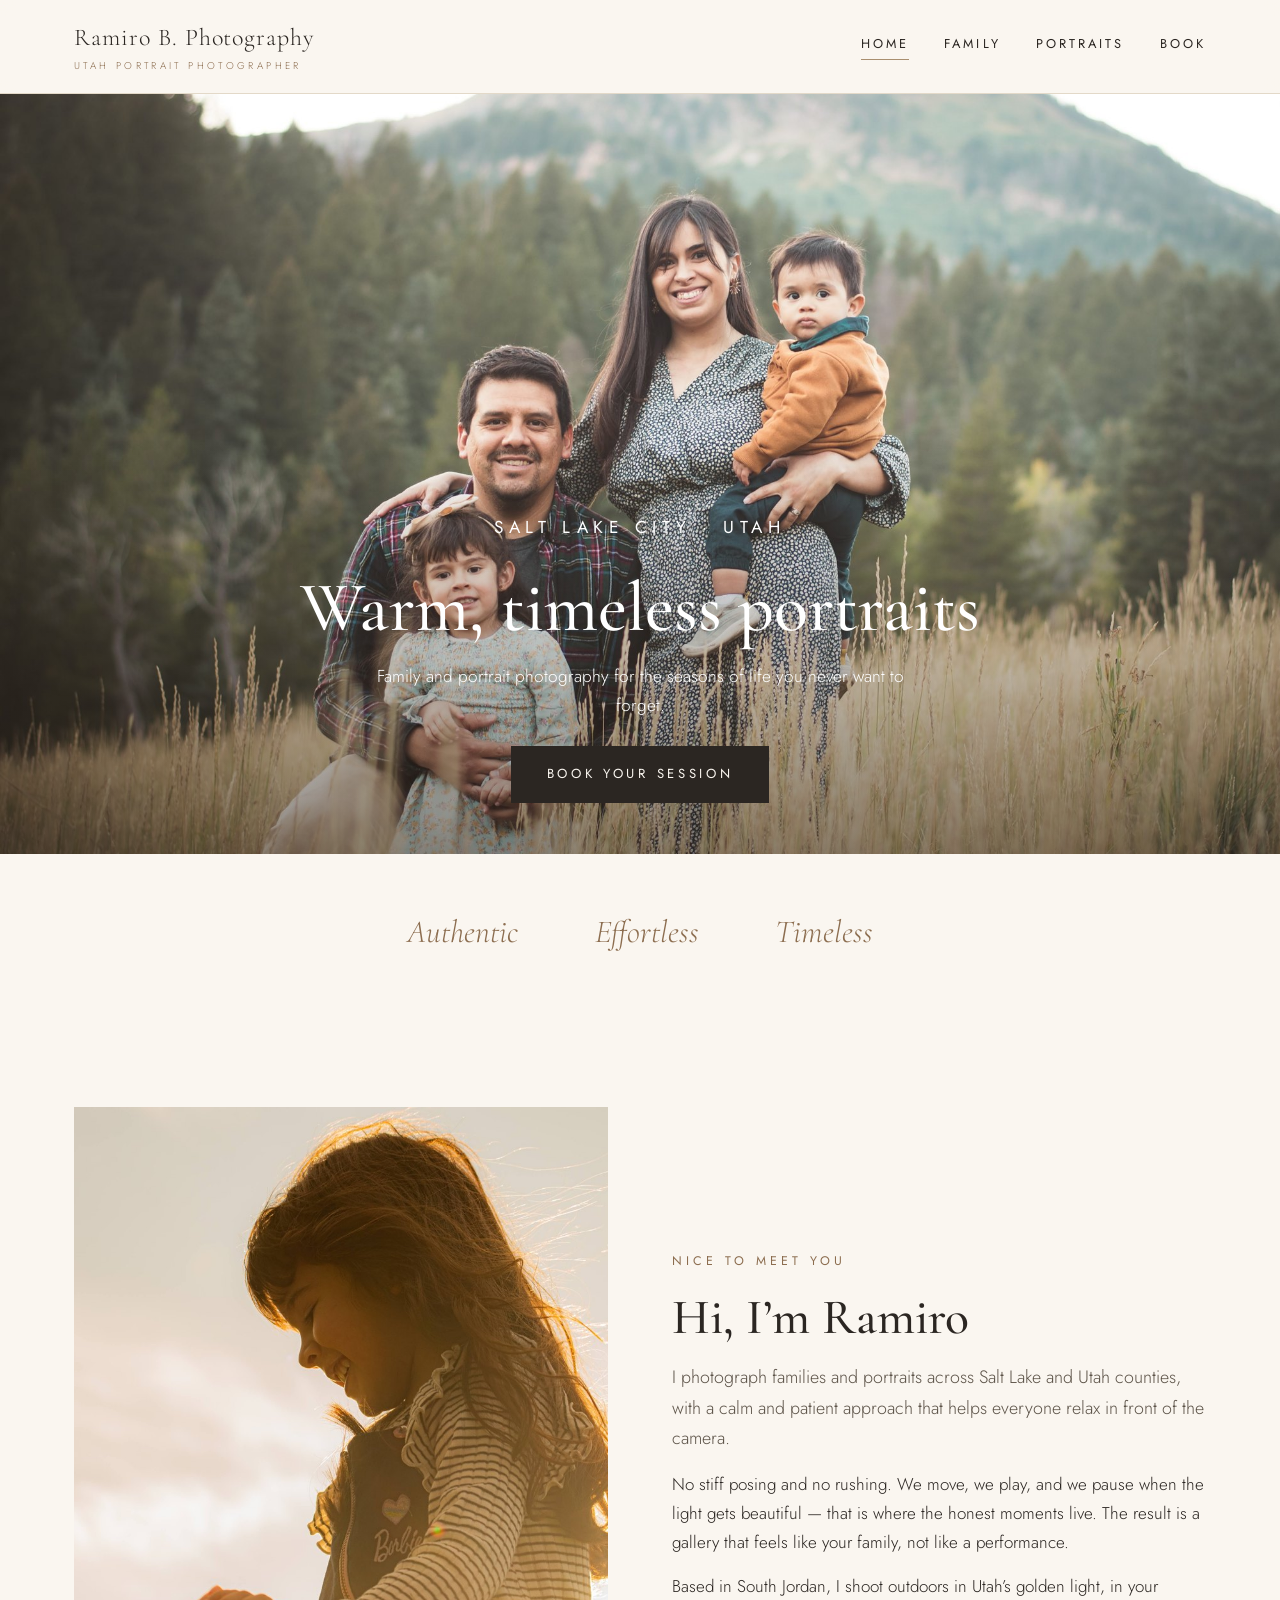
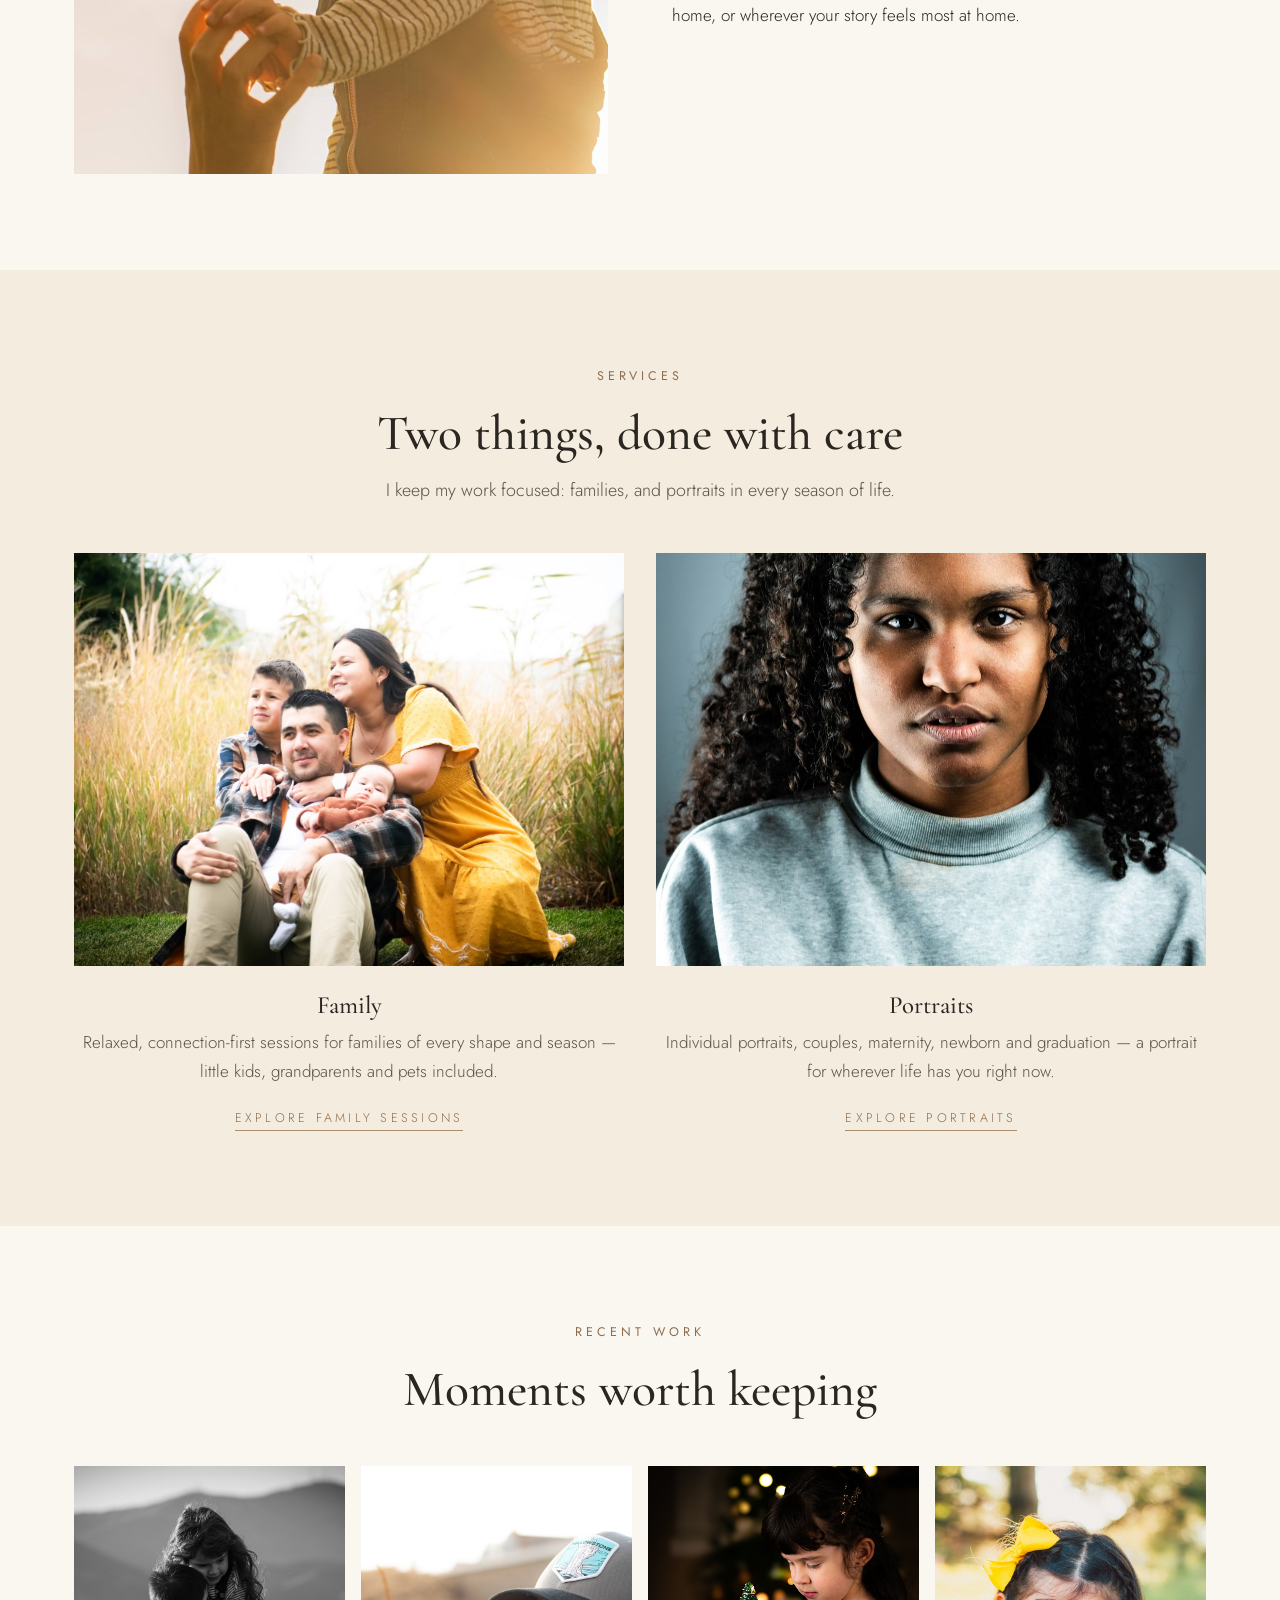
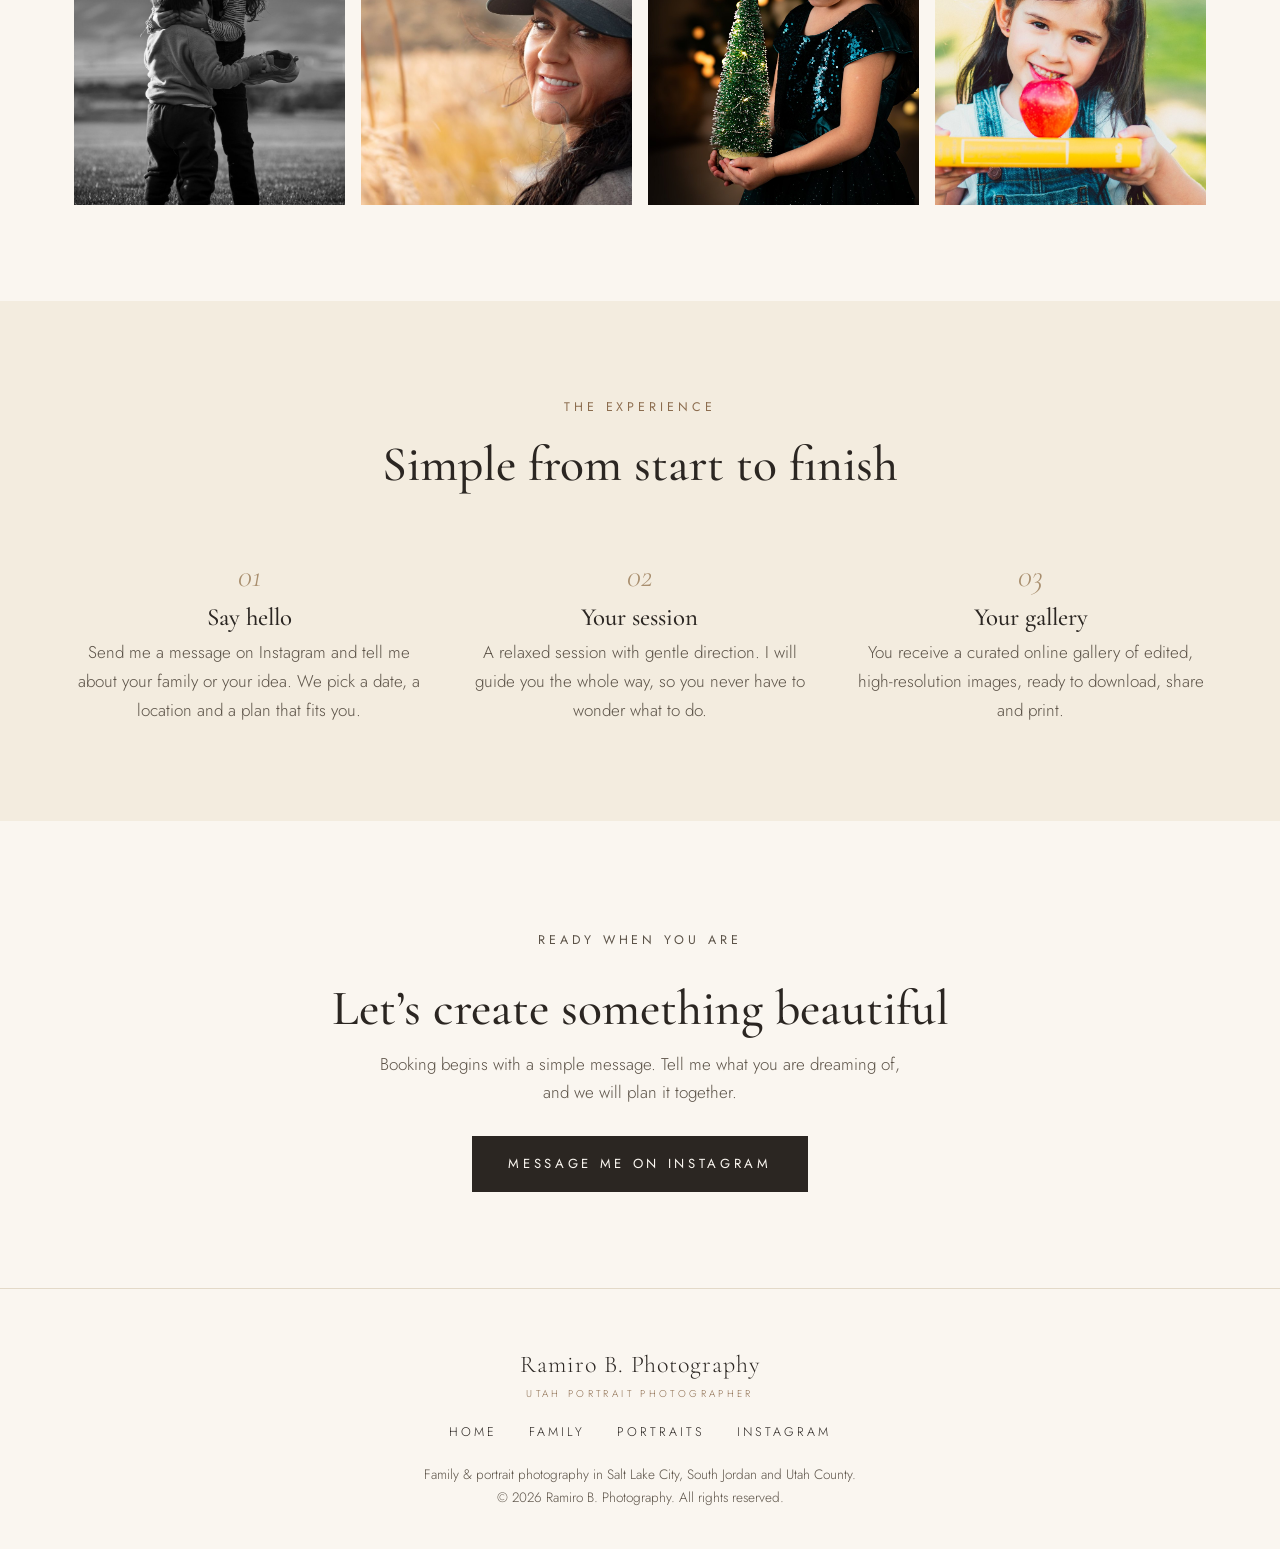
==== commit ded1a355: "Quitar el modo 'Cambiar fotos' (editor en página): sitio público fijo, cambios solo vía repo" ====
--- a/index.html
+++ b/index.html
@@ -10,7 +10,6 @@
   <link href="https://fonts.googleapis.com/css2?family=Cormorant+Garamond:ital,wght@0,500;0,600;1,500&family=Jost:wght@300;400;500&display=swap" rel="stylesheet">
   <link rel="stylesheet" href="assets/css/base.css">
   <link rel="stylesheet" href="assets/css/layout.css">
-  <link rel="stylesheet" href="assets/css/editor.css">
 </head>
 <body>
 
@@ -153,34 +152,10 @@
       <a href="https://www.instagram.com/ramirob.ph" target="_blank" rel="noopener">Instagram</a>
     </nav>
     <p class="footer-small">Family &amp; portrait photography in Salt Lake City, South Jordan and Utah County.</p>
-    <p class="footer-small">&copy; <span id="year"></span> Ramiro B. Photography. All rights reserved. &middot; <button type="button" class="edit-link" id="edit-photos-btn">Cambiar fotos</button></p>
+    <p class="footer-small">&copy; <span id="year"></span> Ramiro B. Photography. All rights reserved.</p>
   </footer>
-
-  <!-- Barra y ventana del modo editor (ver assets/js/editor.js) -->
-  <div class="editor-bar">
-    <span><strong>Modo editor:</strong> haz clic en cualquier foto para cambiarla. Los cambios se ven solo en este navegador.</span>
-    <button type="button" id="editor-download">Descargar photos.json</button>
-    <button type="button" class="ghost" id="editor-reset-all">Restablecer todo</button>
-    <button type="button" class="ghost" id="editor-exit">Salir</button>
-  </div>
-  <div class="editor-dialog" id="editor-dialog">
-    <div class="editor-card">
-      <h3>Cambiar esta foto</h3>
-      <p id="editor-slot-name"></p>
-      <label for="editor-file">Subir una foto desde tu dispositivo</label>
-      <input type="file" id="editor-file" accept="image/*">
-      <label for="editor-url">O pegar el link de la foto</label>
-      <input type="url" id="editor-url" placeholder="https://...">
-      <div class="editor-actions">
-        <button type="button" class="btn" id="editor-apply-url">Usar link</button>
-        <button type="button" class="btn btn-light" id="editor-reset-slot">Restablecer</button>
-        <button type="button" class="btn btn-light" id="editor-cancel">Cancelar</button>
-      </div>
-    </div>
-  </div>
 
   <script src="assets/js/photos.js"></script>
   <script src="assets/js/main.js"></script>
-  <script src="assets/js/editor.js"></script>
 </body>
 </html>
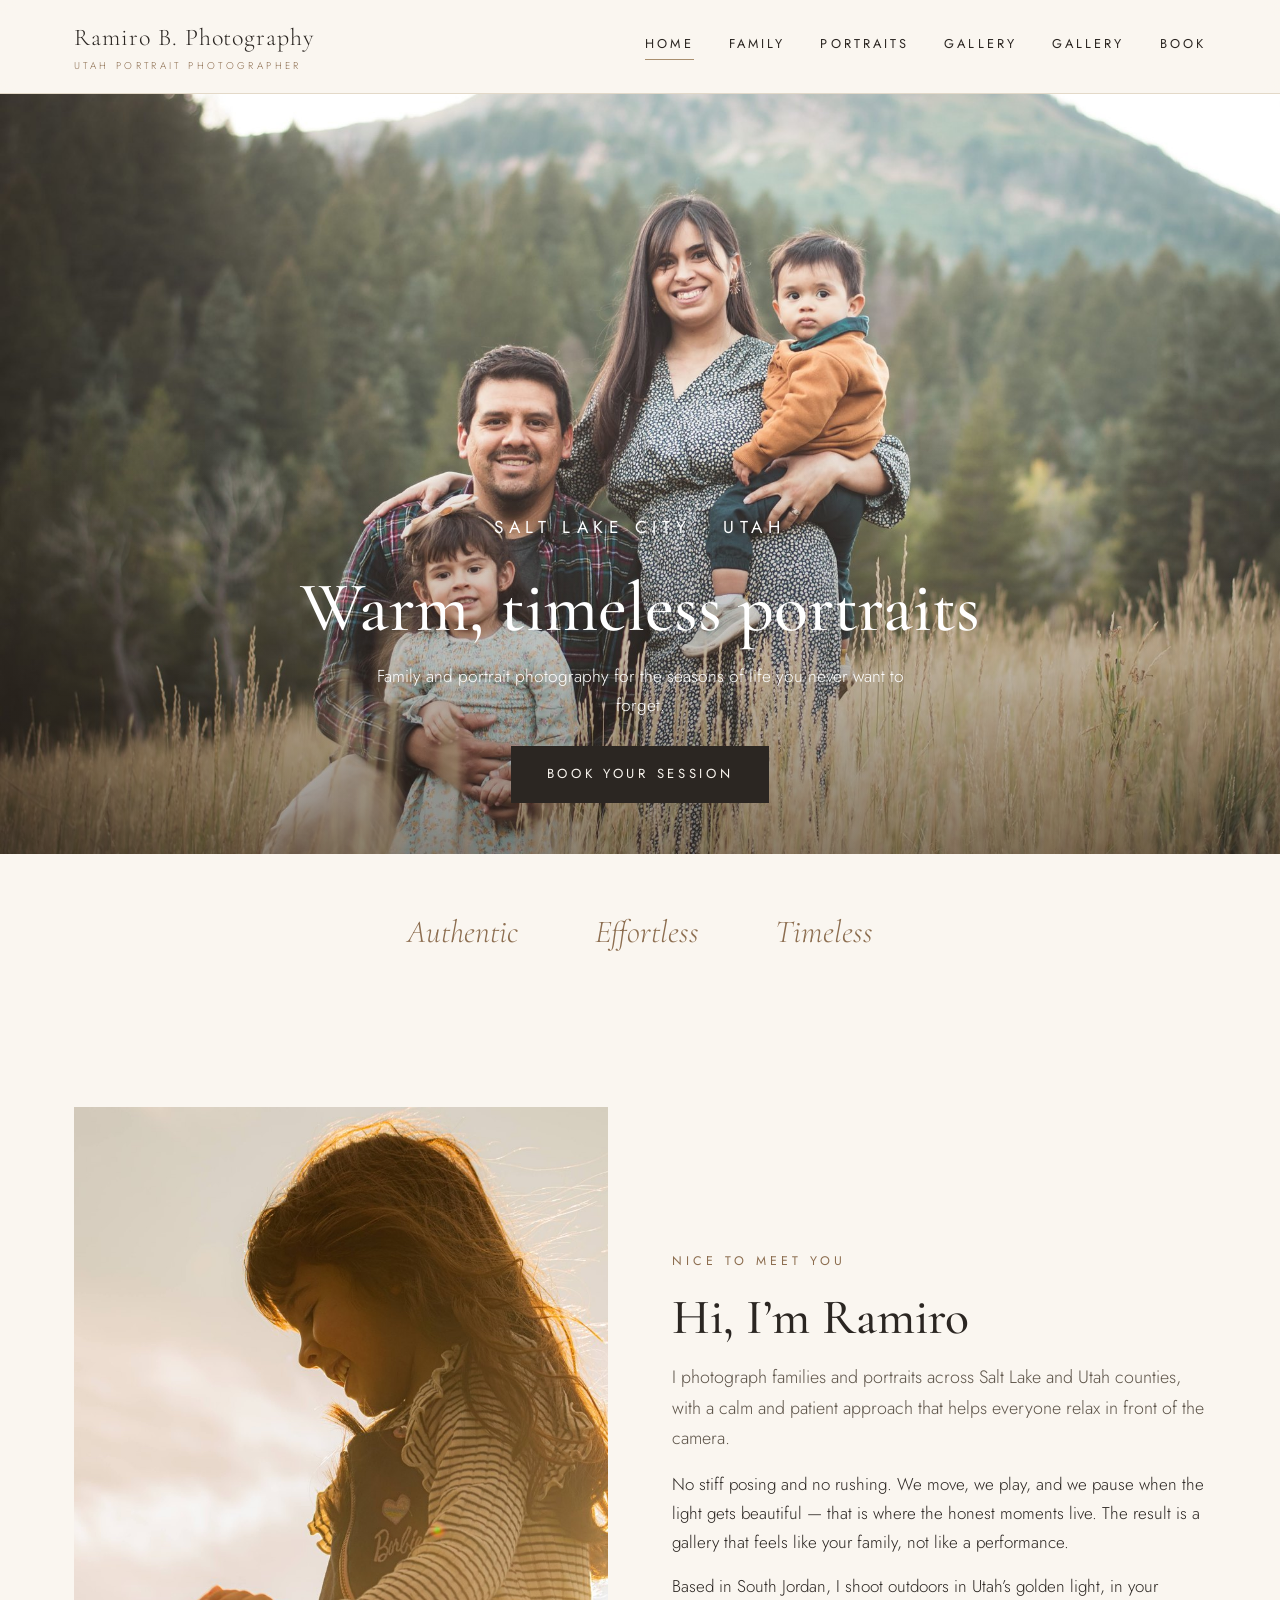
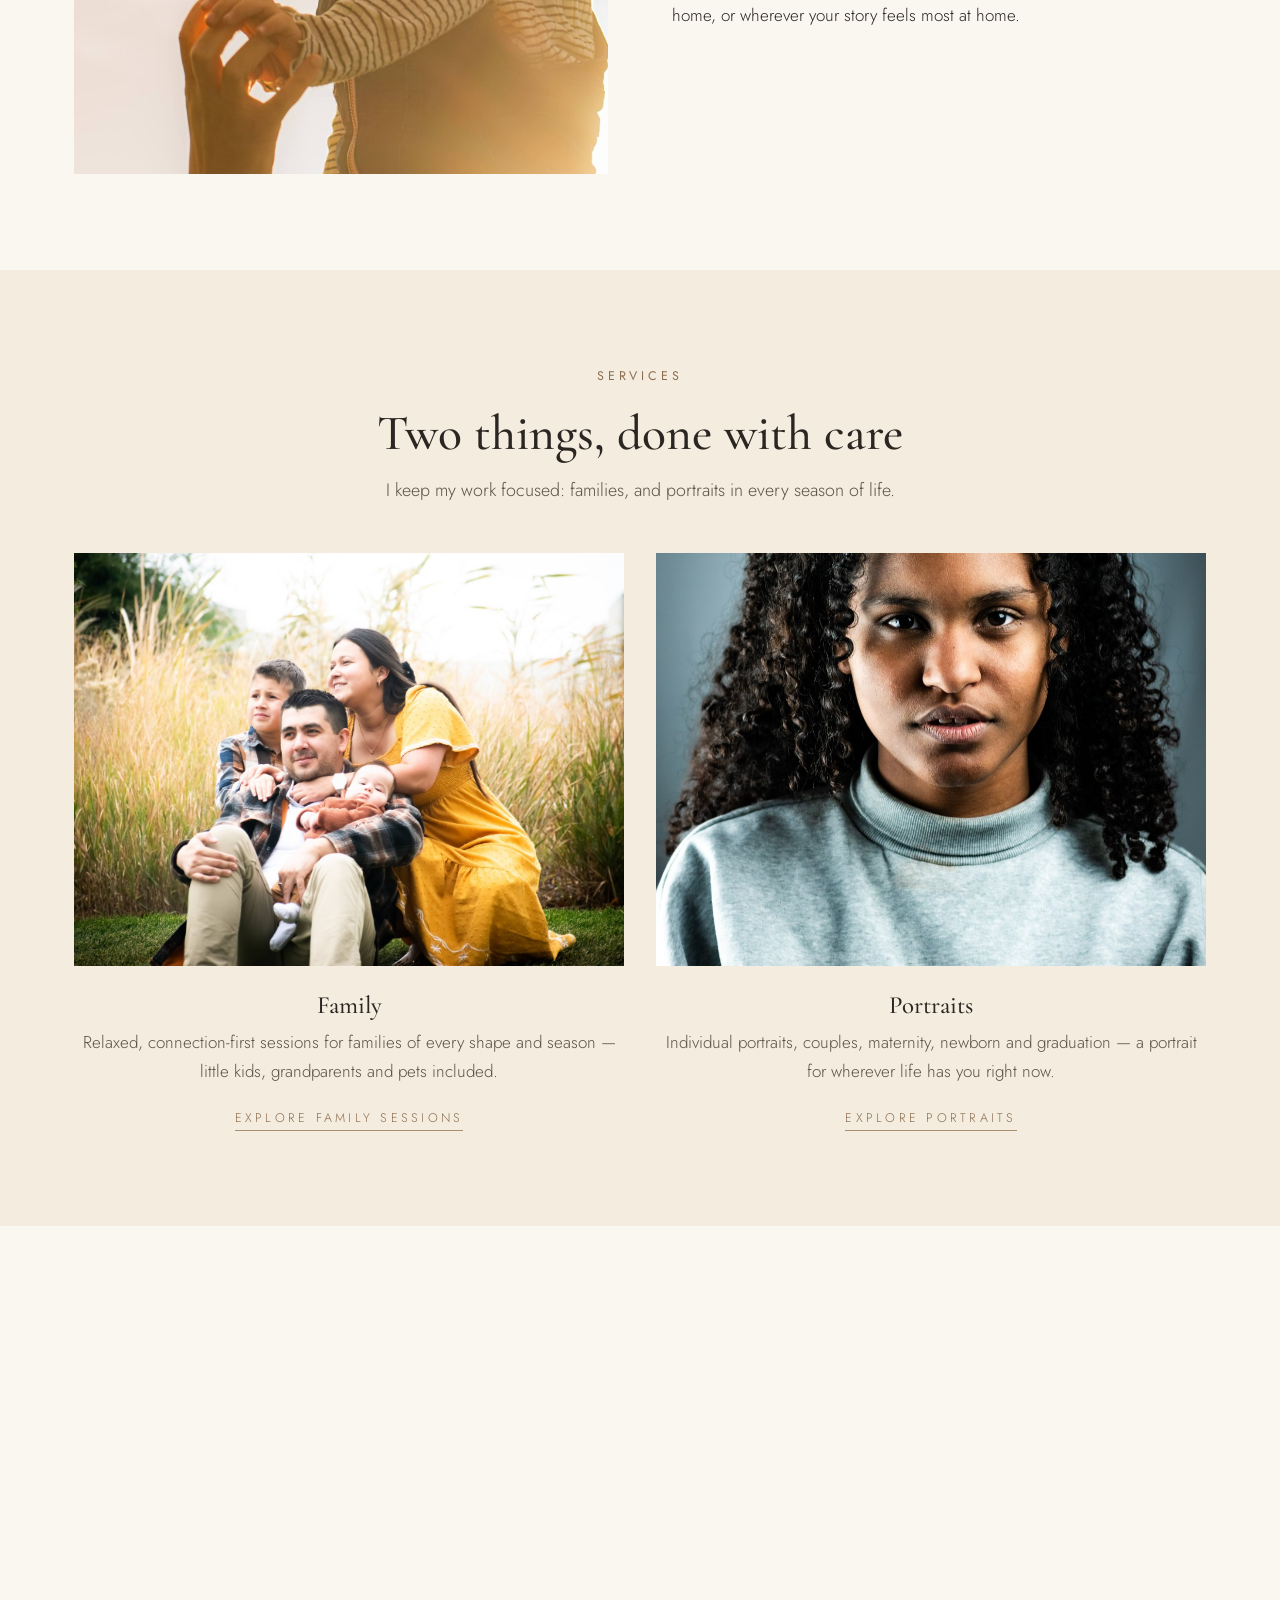
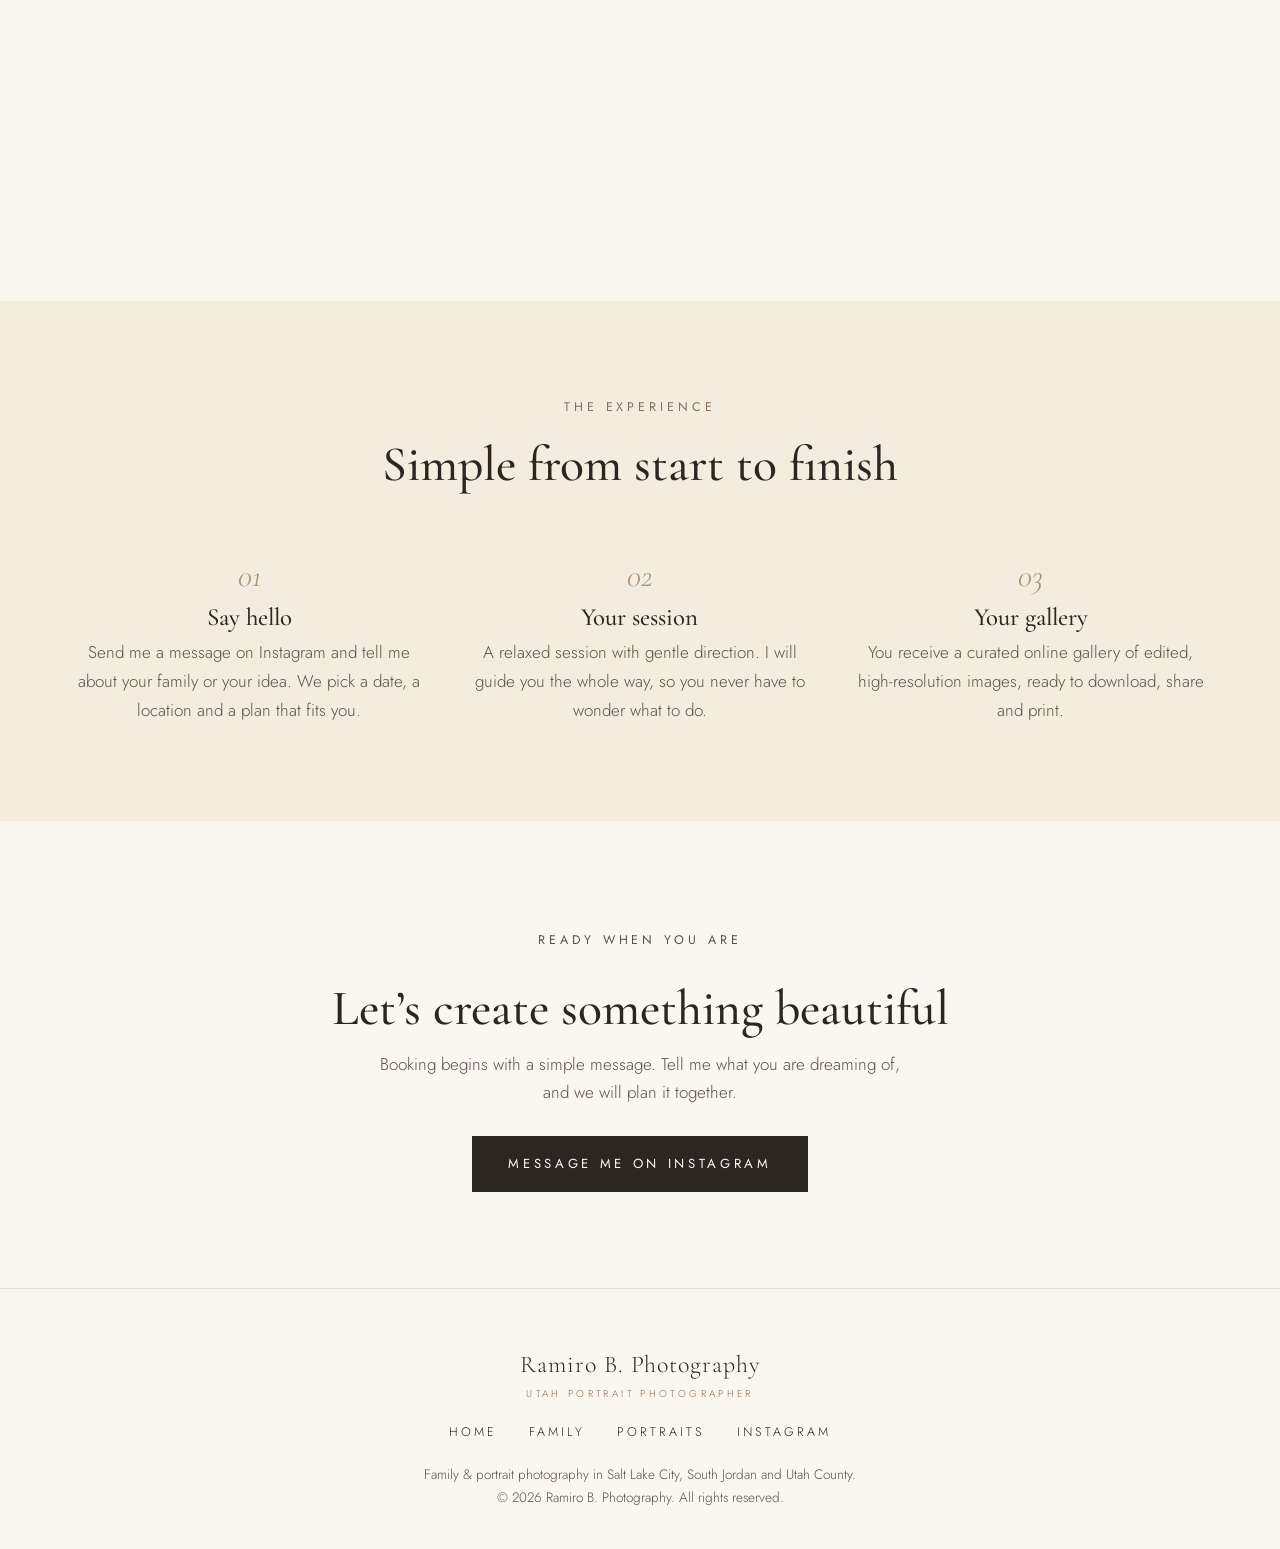
==== commit 2baa4a81: "Nueva página Gallery: 55 fotos con filtros por categoría y lightbox" ====
--- a/index.html
+++ b/index.html
@@ -21,6 +21,8 @@
         <a href="index.html" class="active">Home</a>
         <a href="family.html">Family</a>
         <a href="portraits.html">Portraits</a>
+        <a href="gallery.html">Gallery</a>
+        <a href="gallery.html">Gallery</a>
         <a href="#contact">Book</a>
       </nav>
     </div>
--- a/assets/css/layout.css
+++ b/assets/css/layout.css
@@ -134,7 +134,3 @@
 .footer-nav { display: flex; justify-content: center; gap: 2rem; margin: 1.2rem 0; flex-wrap: wrap; }
 .footer-nav a { font-size: 0.78rem; letter-spacing: 0.24em; text-transform: uppercase; }
 .footer-small { font-size: 0.85rem; color: var(--ink-soft); }
-.edit-link {
-  background: none; border: none; cursor: pointer; font: inherit;
-  font-size: 0.85rem; color: var(--taupe-dark); text-decoration: underline; text-underline-offset: 3px;
-}
